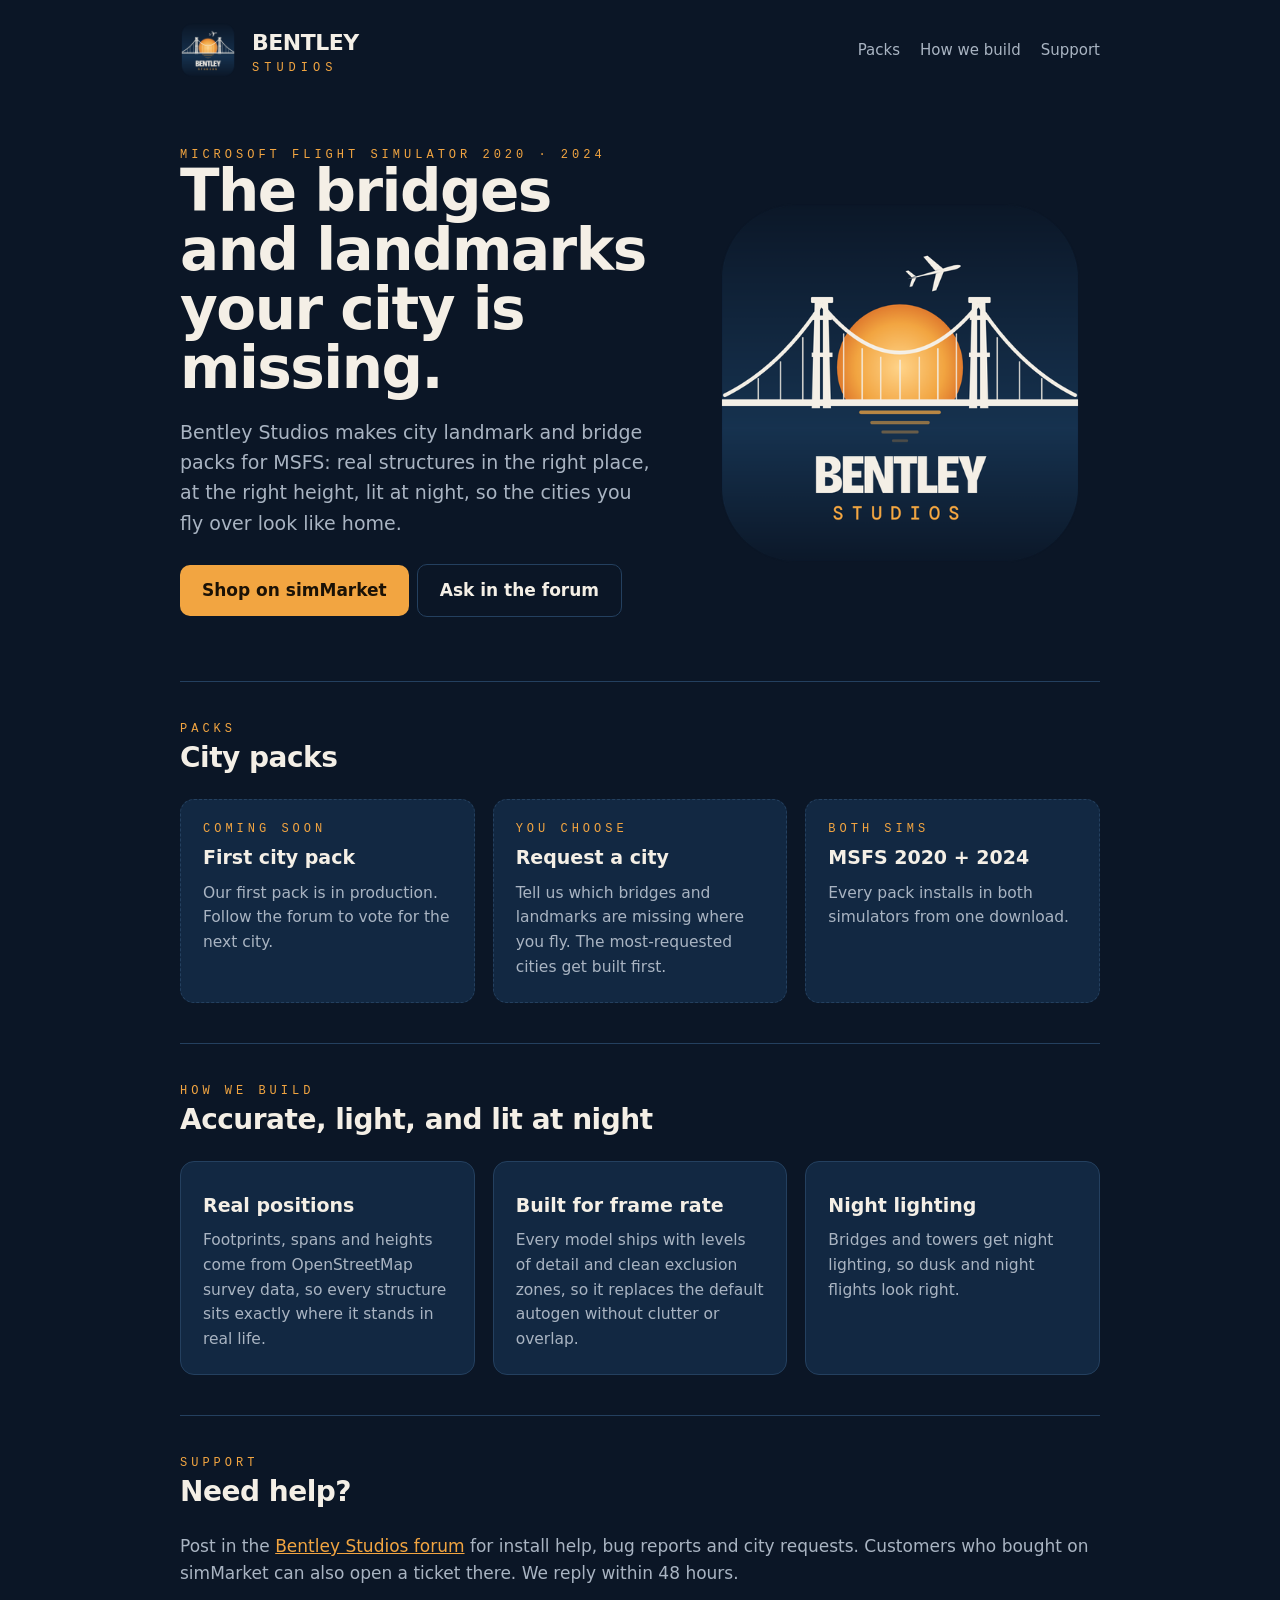
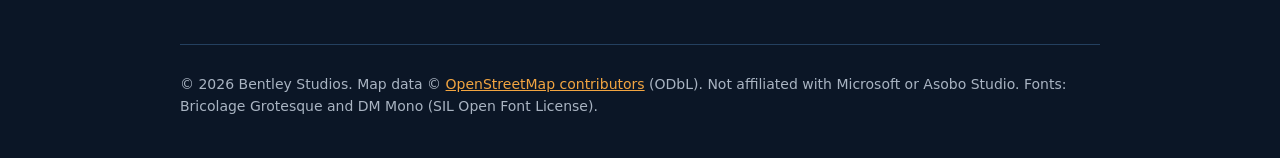
==== index.html @ 44ec92a0 "Bentley Studios site Co-Authored-By: Claude Opus 5.5 <noreply@anthropic.com>" ====
<!doctype html>
<html lang="en">
<head>
<meta charset="utf-8">
<meta name="viewport" content="width=device-width, initial-scale=1">
<title>Bentley Studios · MSFS city landmarks and bridges</title>
<meta name="description" content="Bentley Studios builds city landmark and bridge scenery for Microsoft Flight Simulator 2020 and 2024, from OpenStreetMap data.">
<link rel="icon" href="assets/logo.png">
<style>
@font-face{font-family:Brico;src:url("assets/Bricolage.ttf");font-weight:200 800;font-display:swap}
@font-face{font-family:DMMono;src:url("assets/DMMono.ttf");font-display:swap}
:root{--bg:#0B1626;--panel:#122842;--ink:#F4EFE6;--muted:#A9B4C2;--sun:#F2A541;--line:#24405F}
*{box-sizing:border-box}
body{margin:0;background:var(--bg);color:var(--ink);font:17px/1.6 Brico,system-ui,sans-serif}
a{color:var(--sun)}
.wrap{max-width:960px;margin:0 auto;padding:0 20px}
header{display:flex;align-items:center;gap:16px;padding:22px 0}
header img{width:56px;height:56px}
header .name{font-weight:800;font-size:22px;letter-spacing:-.5px}
header .name small{display:block;font:500 12px DMMono,monospace;letter-spacing:5px;color:var(--sun)}
nav{margin-left:auto;display:flex;gap:20px;font-size:15px}
nav a{color:var(--muted);text-decoration:none}
nav a:hover{color:var(--ink)}
.hero{display:grid;grid-template-columns:1.2fr 1fr;gap:40px;align-items:center;padding:48px 0 64px}
.hero h1{font-size:clamp(34px,6vw,58px);line-height:1.02;margin:0 0 18px;letter-spacing:-1.5px;font-weight:800}
.hero p{color:var(--muted);font-size:19px;margin:0 0 26px}
.hero img{width:100%;max-width:380px;justify-self:center}
.btn{display:inline-block;background:var(--sun);color:#1B1206;font-weight:700;text-decoration:none;padding:12px 22px;border-radius:10px}
.btn.ghost{background:transparent;color:var(--ink);border:1px solid var(--line);margin-left:8px}
section{padding:40px 0;border-top:1px solid var(--line)}
h2{font-size:28px;margin:0 0 18px;letter-spacing:-.5px}
.label{font:500 12px DMMono,monospace;letter-spacing:4px;color:var(--sun);text-transform:uppercase}
.grid{display:grid;grid-template-columns:repeat(3,1fr);gap:18px}
.card{background:var(--panel);border:1px solid var(--line);border-radius:14px;padding:22px}
.card h3{margin:6px 0 8px;font-size:19px}
.card p{margin:0;color:var(--muted);font-size:15.5px}
.soon{border-style:dashed}
footer{padding:28px 0 40px;color:var(--muted);font-size:14px;border-top:1px solid var(--line)}
@media (max-width:760px){.hero{grid-template-columns:1fr}.hero img{max-width:220px;grid-row:1}.grid{grid-template-columns:1fr}nav{display:none}}
</style>
</head>
<body>
<div class="wrap">
  <header>
    <img src="assets/logo.png" alt="Bentley Studios logo">
    <div class="name">BENTLEY<small>STUDIOS</small></div>
    <nav><a href="#packs">Packs</a><a href="#how">How we build</a><a href="#support">Support</a></nav>
  </header>

  <div class="hero">
    <div>
      <div class="label">Microsoft Flight Simulator 2020 · 2024</div>
      <h1>The bridges and landmarks your city is missing.</h1>
      <p>Bentley Studios makes city landmark and bridge packs for MSFS: real structures in the right place, at the right height, lit at night, so the cities you fly over look like home.</p>
      <a class="btn" href="https://secure.simmarket.com/">Shop on simMarket</a><a class="btn ghost" href="https://github.com/DuncanBentley/bentley-studios/discussions">Ask in the forum</a>
    </div>
    <img src="assets/logo.png" alt="">
  </div>

  <section id="packs">
    <div class="label">Packs</div>
    <h2>City packs</h2>
    <div class="grid">
      <div class="card soon"><div class="label">Coming soon</div><h3>First city pack</h3><p>Our first pack is in production. Follow the forum to vote for the next city.</p></div>
      <div class="card soon"><div class="label">You choose</div><h3>Request a city</h3><p>Tell us which bridges and landmarks are missing where you fly. The most-requested cities get built first.</p></div>
      <div class="card soon"><div class="label">Both sims</div><h3>MSFS 2020 + 2024</h3><p>Every pack installs in both simulators from one download.</p></div>
    </div>
  </section>

  <section id="how">
    <div class="label">How we build</div>
    <h2>Accurate, light, and lit at night</h2>
    <div class="grid">
      <div class="card"><h3>Real positions</h3><p>Footprints, spans and heights come from OpenStreetMap survey data, so every structure sits exactly where it stands in real life.</p></div>
      <div class="card"><h3>Built for frame rate</h3><p>Every model ships with levels of detail and clean exclusion zones, so it replaces the default autogen without clutter or overlap.</p></div>
      <div class="card"><h3>Night lighting</h3><p>Bridges and towers get night lighting, so dusk and night flights look right.</p></div>
    </div>
  </section>

  <section id="support">
    <div class="label">Support</div>
    <h2>Need help?</h2>
    <p style="color:var(--muted)">Post in the <a href="https://github.com/DuncanBentley/bentley-studios/discussions">Bentley Studios forum</a> for install help, bug reports and city requests. Customers who bought on simMarket can also open a ticket there. We reply within 48 hours.</p>
  </section>

  <footer>© 2026 Bentley Studios. Map data © <a href="https://www.openstreetmap.org/copyright">OpenStreetMap contributors</a> (ODbL). Not affiliated with Microsoft or Asobo Studio. Fonts: Bricolage Grotesque and DM Mono (SIL Open Font License).</footer>
</div>
</body>
</html>
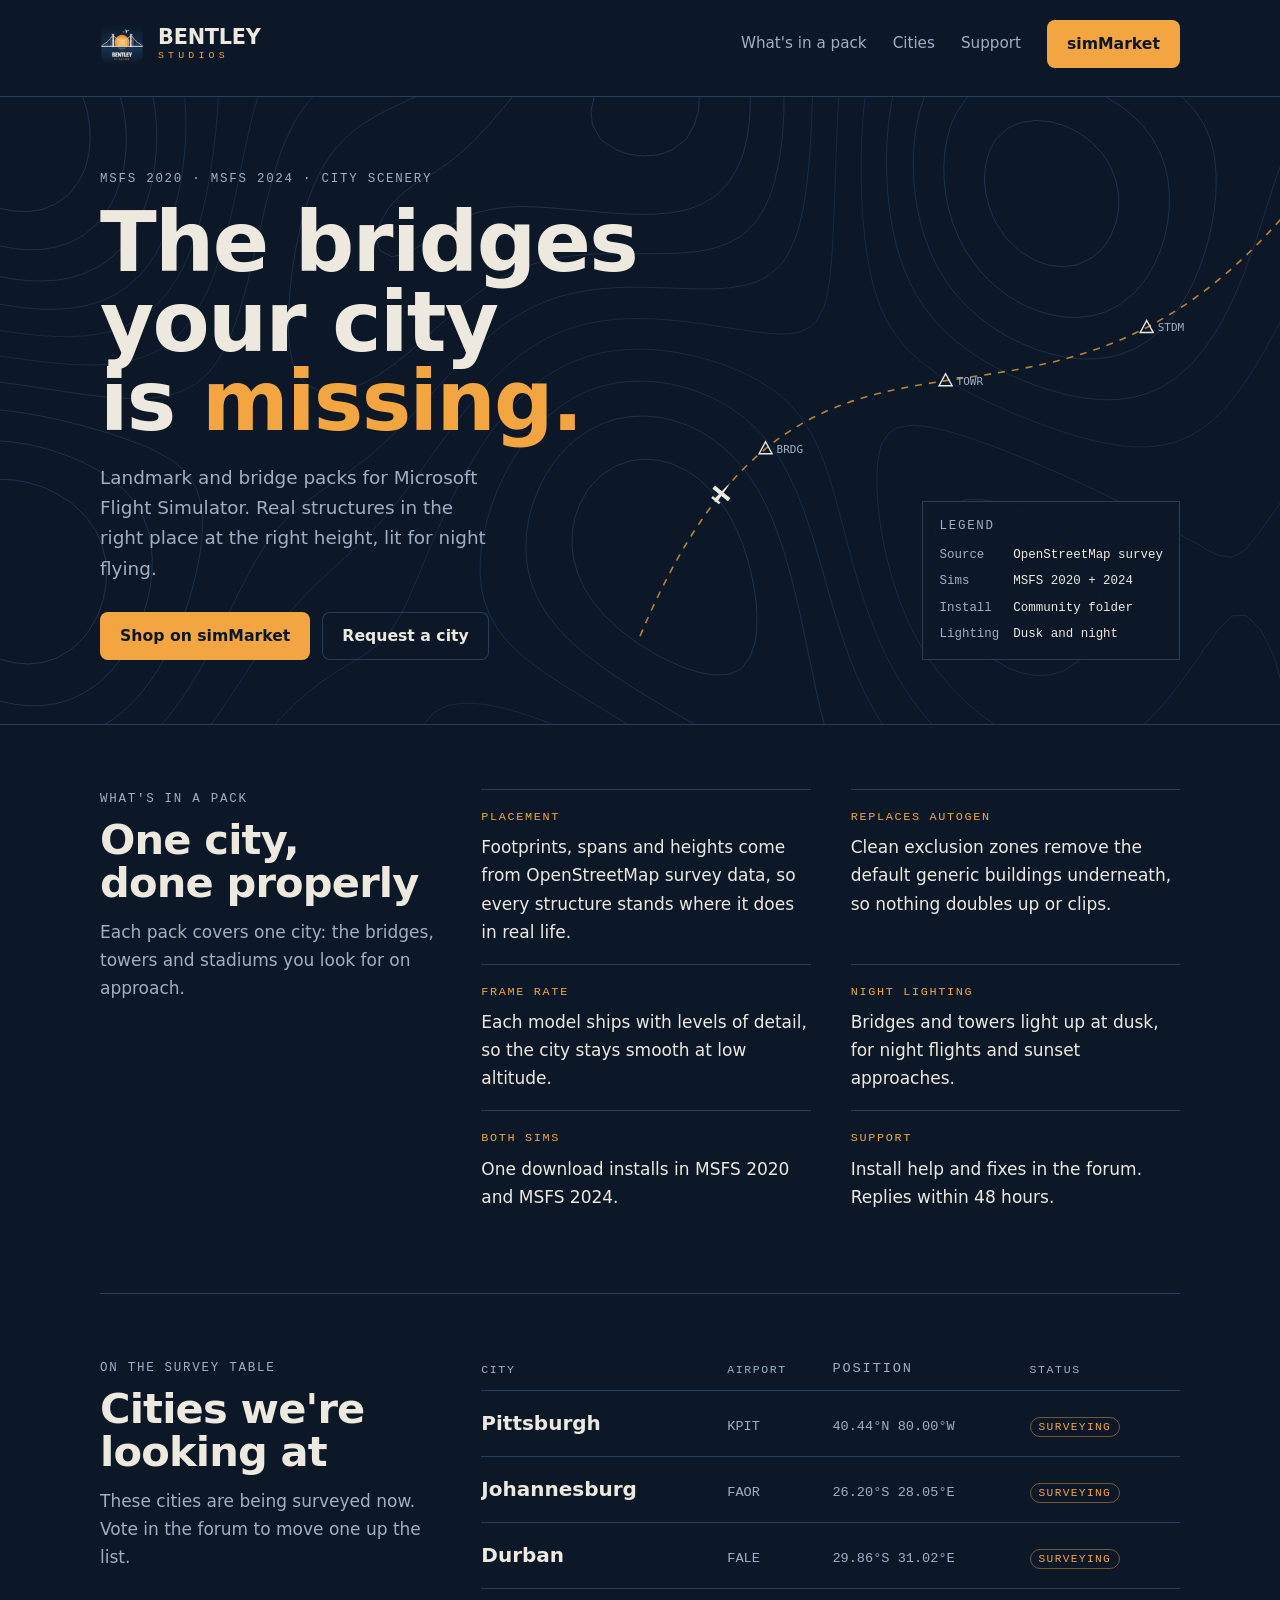
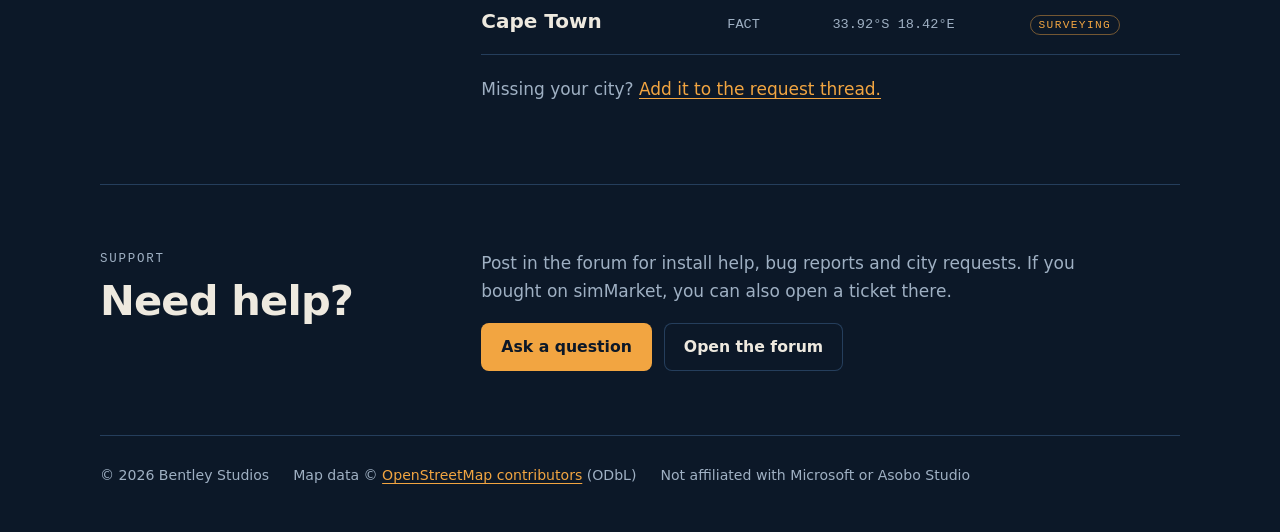
==== commit 68f20001: "Redesign: dusk sectional-chart hero, spec sheet, survey table Co-Authored-By: Claude Opus 5.5 <norep" ====
--- a/index.html
+++ b/index.html
@@ -2,88 +2,263 @@
 <html lang="en">
 <head>
 <meta charset="utf-8">
-<meta name="viewport" content="width=device-width, initial-scale=1">
-<title>Bentley Studios · MSFS city landmarks and bridges</title>
-<meta name="description" content="Bentley Studios builds city landmark and bridge scenery for Microsoft Flight Simulator 2020 and 2024, from OpenStreetMap data.">
+<meta name="viewport" content="width=device-width, initial-scale=1, viewport-fit=cover">
+<title>Bentley Studios</title>
+<meta name="description" content="City landmark and bridge scenery for Microsoft Flight Simulator 2020 and 2024, built from OpenStreetMap survey data.">
 <link rel="icon" href="assets/logo.png">
 <style>
-@font-face{font-family:Brico;src:url("assets/Bricolage.ttf");font-weight:200 800;font-display:swap}
-@font-face{font-family:DMMono;src:url("assets/DMMono.ttf");font-display:swap}
-:root{--bg:#0B1626;--panel:#122842;--ink:#F4EFE6;--muted:#A9B4C2;--sun:#F2A541;--line:#24405F}
+@font-face{font-family:"Bricolage";src:url("assets/Bricolage.ttf");font-weight:200 800;font-stretch:75% 100%;font-display:swap}
+@font-face{font-family:"Instrument";src:url("assets/InstrumentSans.ttf");font-weight:400 700;font-display:swap}
+@font-face{font-family:"DM Mono";src:url("assets/DMMono.ttf");font-display:swap}
+
+/* Layout: a VFR sectional chart at dusk. Hero is a chart band (contours, a dashed route, waypoints);
+   below it a spec sheet and a survey table, set like chart legend text. One accent: the amber sun. */
+:root{
+  --night:#0C1828;      /* page ground, dusk sky */
+  --chart:#13253B;      /* raised chart surface */
+  --rule:#253E5C;       /* hairlines, contours */
+  --paper:#EEE9DF;      /* primary text, bridge white */
+  --mist:#9FB0C3;       /* secondary text, blue-grey */
+  --sun:#F2A541;        /* the one accent */
+  --display:"Bricolage","Arial Narrow",system-ui,sans-serif;
+  --body:"Instrument",system-ui,-apple-system,"Segoe UI",sans-serif;
+  --mono:"DM Mono",ui-monospace,"Cascadia Mono",Consolas,monospace;
+  color-scheme:dark;
+}
 *{box-sizing:border-box}
-body{margin:0;background:var(--bg);color:var(--ink);font:17px/1.6 Brico,system-ui,sans-serif}
-a{color:var(--sun)}
-.wrap{max-width:960px;margin:0 auto;padding:0 20px}
-header{display:flex;align-items:center;gap:16px;padding:22px 0}
-header img{width:56px;height:56px}
-header .name{font-weight:800;font-size:22px;letter-spacing:-.5px}
-header .name small{display:block;font:500 12px DMMono,monospace;letter-spacing:5px;color:var(--sun)}
-nav{margin-left:auto;display:flex;gap:20px;font-size:15px}
-nav a{color:var(--muted);text-decoration:none}
-nav a:hover{color:var(--ink)}
-.hero{display:grid;grid-template-columns:1.2fr 1fr;gap:40px;align-items:center;padding:48px 0 64px}
-.hero h1{font-size:clamp(34px,6vw,58px);line-height:1.02;margin:0 0 18px;letter-spacing:-1.5px;font-weight:800}
-.hero p{color:var(--muted);font-size:19px;margin:0 0 26px}
-.hero img{width:100%;max-width:380px;justify-self:center}
-.btn{display:inline-block;background:var(--sun);color:#1B1206;font-weight:700;text-decoration:none;padding:12px 22px;border-radius:10px}
-.btn.ghost{background:transparent;color:var(--ink);border:1px solid var(--line);margin-left:8px}
-section{padding:40px 0;border-top:1px solid var(--line)}
-h2{font-size:28px;margin:0 0 18px;letter-spacing:-.5px}
-.label{font:500 12px DMMono,monospace;letter-spacing:4px;color:var(--sun);text-transform:uppercase}
-.grid{display:grid;grid-template-columns:repeat(3,1fr);gap:18px}
-.card{background:var(--panel);border:1px solid var(--line);border-radius:14px;padding:22px}
-.card h3{margin:6px 0 8px;font-size:19px}
-.card p{margin:0;color:var(--muted);font-size:15.5px}
-.soon{border-style:dashed}
-footer{padding:28px 0 40px;color:var(--muted);font-size:14px;border-top:1px solid var(--line)}
-@media (max-width:760px){.hero{grid-template-columns:1fr}.hero img{max-width:220px;grid-row:1}.grid{grid-template-columns:1fr}nav{display:none}}
+html{background:var(--night)}
+body{margin:0;background:var(--night);color:var(--paper);font:400 1.0625rem/1.65 var(--body);
+  padding-left:max(16px,env(safe-area-inset-left,0px));padding-right:max(16px,env(safe-area-inset-right,0px))}
+a{color:var(--sun);text-underline-offset:3px}
+a:focus-visible,.btn:focus-visible{outline:2px solid var(--sun);outline-offset:3px;border-radius:6px}
+.wrap{max-width:1080px;margin:0 auto}
+.mono{font-family:var(--mono);font-size:.78rem;letter-spacing:.14em;text-transform:uppercase;color:var(--mist)}
+h1,h2{font-family:var(--display);font-stretch:80%;font-weight:800;letter-spacing:-.02em;text-wrap:balance;margin:0}
+
+/* header */
+header{display:flex;align-items:center;gap:14px;padding-block:20px}
+header img{width:44px;height:44px;border-radius:10px}
+.brand{font-family:var(--display);font-stretch:80%;font-weight:800;font-size:1.3rem;line-height:1;letter-spacing:-.01em}
+.brand span{display:block;font-family:var(--mono);font-weight:400;font-size:.62rem;letter-spacing:.42em;color:var(--sun);margin-top:4px}
+nav{margin-left:auto;display:flex;gap:26px;align-items:center}
+nav a{color:var(--mist);text-decoration:none;font-size:.95rem}
+nav a:hover{color:var(--paper)}
+.btn{display:inline-flex;align-items:center;gap:8px;background:var(--sun);color:var(--night);font-weight:700;text-decoration:none;padding:11px 20px;border-radius:8px;font-size:.98rem}
+nav a.btn{color:var(--night)}
+.btn.line{background:transparent;color:var(--paper);box-shadow:inset 0 0 0 1px var(--rule)}
+.btn.line:hover{box-shadow:inset 0 0 0 1px var(--mist)}
+
+/* hero chart band (full width; the body gutter is cancelled so the chart runs edge to edge) */
+.hero{position:relative;margin:8px calc(-1 * max(16px,env(safe-area-inset-left,0px))) 0;border-block:1px solid var(--rule);overflow:hidden;
+  padding-left:max(16px,env(safe-area-inset-left,0px));padding-right:max(16px,env(safe-area-inset-right,0px))}
+.hero canvas{position:absolute;inset:0;width:100%;height:100%;display:block}
+.hero .inner{position:relative;display:grid;grid-template-columns:minmax(0,1.15fr) minmax(0,1fr);gap:32px;padding-block:72px 64px}
+.hero h1{font-size:clamp(2.6rem,7vw,5.2rem);line-height:.95;margin-block:14px 22px}
+.hero h1 em{font-style:normal;color:var(--sun)}
+.hero p{max-width:34ch;color:var(--mist);font-size:1.15rem;margin:0 0 28px}
+.cta{display:flex;flex-wrap:wrap;gap:12px}
+.legend{align-self:end;justify-self:end;background:color-mix(in srgb,var(--night) 85%,transparent);border:1px solid var(--rule);padding:14px 16px;min-width:0;max-width:300px}
+.legend dl{margin:8px 0 0;display:grid;grid-template-columns:auto 1fr;gap:6px 14px;font-family:var(--mono);font-size:.78rem}
+.legend dt{color:var(--mist)} .legend dd{margin:0;color:var(--paper)}
+
+/* sections */
+section{padding-block:64px;display:grid;grid-template-columns:minmax(0,1fr) minmax(0,2fr);gap:32px;border-bottom:1px solid var(--rule)}
+section h2{font-size:clamp(1.8rem,3.6vw,2.6rem);line-height:1.02;margin-top:10px}
+section .lead{color:var(--mist);margin:14px 0 0;max-width:36ch}
+
+.spec{margin:0;display:grid;grid-template-columns:minmax(0,1fr) minmax(0,1fr);gap:0 40px}
+.spec div{padding-block:18px;border-top:1px solid var(--rule)}
+.spec dt{font-family:var(--mono);font-size:.74rem;letter-spacing:.14em;text-transform:uppercase;color:var(--sun)}
+.spec dd{margin:6px 0 0;color:var(--paper);max-width:40ch}
+
+.survey{width:100%;border-collapse:collapse;font-variant-numeric:tabular-nums}
+.survey th{text-align:left;font-family:var(--mono);font-weight:400;font-size:.72rem;letter-spacing:.14em;text-transform:uppercase;color:var(--mist);padding:0 12px 10px 0;border-bottom:1px solid var(--rule)}
+.survey td{padding:16px 12px 16px 0;border-bottom:1px solid var(--rule);vertical-align:baseline}
+.survey .city{font-family:var(--display);font-stretch:85%;font-weight:700;font-size:1.25rem}
+.survey .code,.survey .pos{font-family:var(--mono);font-size:.85rem;color:var(--mist)}
+.chip{font-family:var(--mono);font-size:.7rem;letter-spacing:.12em;text-transform:uppercase;color:var(--sun);border:1px solid color-mix(in srgb,var(--sun) 45%,transparent);padding:3px 8px;border-radius:999px;white-space:nowrap}
+.tablewrap{overflow-x:auto}
+.after{margin-top:20px;color:var(--mist)}
+
+.support p{margin:0 0 18px;max-width:58ch;color:var(--mist)}
+footer{padding-block:28px 44px;color:var(--mist);font-size:.88rem;display:flex;flex-wrap:wrap;gap:8px 24px}
+
+@media (max-width:820px){
+  nav a:not(.btn){display:none}
+  .hero .inner{grid-template-columns:1fr;padding-block:48px 40px}
+  .legend{justify-self:start}
+  section{grid-template-columns:1fr;gap:20px;padding-block:48px}
+  .spec{grid-template-columns:1fr}
+  .survey .pos{display:none}
+}
+@media (max-width:440px){ nav .btn{display:none} }
+@media (prefers-reduced-motion:reduce){ *{scroll-behavior:auto} }
 </style>
 </head>
 <body>
 <div class="wrap">
   <header>
     <img src="assets/logo.png" alt="Bentley Studios logo">
-    <div class="name">BENTLEY<small>STUDIOS</small></div>
-    <nav><a href="#packs">Packs</a><a href="#how">How we build</a><a href="#support">Support</a></nav>
+    <div class="brand">BENTLEY<span>STUDIOS</span></div>
+    <nav>
+      <a href="#packs">What's in a pack</a>
+      <a href="#cities">Cities</a>
+      <a href="#support">Support</a>
+      <a class="btn" href="https://secure.simmarket.com/">simMarket</a>
+    </nav>
   </header>
-
-  <div class="hero">
-    <div>
-      <div class="label">Microsoft Flight Simulator 2020 · 2024</div>
-      <h1>The bridges and landmarks your city is missing.</h1>
-      <p>Bentley Studios makes city landmark and bridge packs for MSFS: real structures in the right place, at the right height, lit at night, so the cities you fly over look like home.</p>
-      <a class="btn" href="https://secure.simmarket.com/">Shop on simMarket</a><a class="btn ghost" href="https://github.com/DuncanBentley/bentley-studios/discussions">Ask in the forum</a>
-    </div>
-    <img src="assets/logo.png" alt="">
+</div>
+
+<div class="hero">
+  <canvas id="chart" aria-hidden="true"></canvas>
+  <div class="wrap inner">
+    <div>
+      <div class="mono">MSFS 2020 · MSFS 2024 · City scenery</div>
+      <h1>The bridges your city is <em>missing.</em></h1>
+      <p>Landmark and bridge packs for Microsoft Flight Simulator. Real structures in the right place at the right height, lit for night flying.</p>
+      <div class="cta">
+        <a class="btn" href="https://secure.simmarket.com/">Shop on simMarket</a>
+        <a class="btn line" href="https://github.com/DuncanBentley/bentley-studios/discussions/1">Request a city</a>
+      </div>
+    </div>
+    <aside class="legend">
+      <div class="mono">Legend</div>
+      <dl>
+        <dt>Source</dt><dd>OpenStreetMap survey</dd>
+        <dt>Sims</dt><dd>MSFS 2020 + 2024</dd>
+        <dt>Install</dt><dd>Community folder</dd>
+        <dt>Lighting</dt><dd>Dusk and night</dd>
+      </dl>
+    </aside>
   </div>
-
+</div>
+
+<div class="wrap">
   <section id="packs">
-    <div class="label">Packs</div>
-    <h2>City packs</h2>
-    <div class="grid">
-      <div class="card soon"><div class="label">Coming soon</div><h3>First city pack</h3><p>Our first pack is in production. Follow the forum to vote for the next city.</p></div>
-      <div class="card soon"><div class="label">You choose</div><h3>Request a city</h3><p>Tell us which bridges and landmarks are missing where you fly. The most-requested cities get built first.</p></div>
-      <div class="card soon"><div class="label">Both sims</div><h3>MSFS 2020 + 2024</h3><p>Every pack installs in both simulators from one download.</p></div>
-    </div>
+    <div>
+      <div class="mono">What's in a pack</div>
+      <h2>One city, done properly</h2>
+      <p class="lead">Each pack covers one city: the bridges, towers and stadiums you look for on approach.</p>
+    </div>
+    <dl class="spec">
+      <div><dt>Placement</dt><dd>Footprints, spans and heights come from OpenStreetMap survey data, so every structure stands where it does in real life.</dd></div>
+      <div><dt>Replaces autogen</dt><dd>Clean exclusion zones remove the default generic buildings underneath, so nothing doubles up or clips.</dd></div>
+      <div><dt>Frame rate</dt><dd>Each model ships with levels of detail, so the city stays smooth at low altitude.</dd></div>
+      <div><dt>Night lighting</dt><dd>Bridges and towers light up at dusk, for night flights and sunset approaches.</dd></div>
+      <div><dt>Both sims</dt><dd>One download installs in MSFS 2020 and MSFS 2024.</dd></div>
+      <div><dt>Support</dt><dd>Install help and fixes in the forum. Replies within 48 hours.</dd></div>
+    </dl>
   </section>
 
-  <section id="how">
-    <div class="label">How we build</div>
-    <h2>Accurate, light, and lit at night</h2>
-    <div class="grid">
-      <div class="card"><h3>Real positions</h3><p>Footprints, spans and heights come from OpenStreetMap survey data, so every structure sits exactly where it stands in real life.</p></div>
-      <div class="card"><h3>Built for frame rate</h3><p>Every model ships with levels of detail and clean exclusion zones, so it replaces the default autogen without clutter or overlap.</p></div>
-      <div class="card"><h3>Night lighting</h3><p>Bridges and towers get night lighting, so dusk and night flights look right.</p></div>
+  <section id="cities">
+    <div>
+      <div class="mono">On the survey table</div>
+      <h2>Cities we're looking at</h2>
+      <p class="lead">These cities are being surveyed now. Vote in the forum to move one up the list.</p>
+    </div>
+    <div>
+      <div class="tablewrap">
+        <table class="survey">
+          <thead><tr><th>City</th><th>Airport</th><th class="pos">Position</th><th>Status</th></tr></thead>
+          <tbody>
+            <tr><td class="city">Pittsburgh</td><td class="code">KPIT</td><td class="pos">40.44°N 80.00°W</td><td><span class="chip">Surveying</span></td></tr>
+            <tr><td class="city">Johannesburg</td><td class="code">FAOR</td><td class="pos">26.20°S 28.05°E</td><td><span class="chip">Surveying</span></td></tr>
+            <tr><td class="city">Durban</td><td class="code">FALE</td><td class="pos">29.86°S 31.02°E</td><td><span class="chip">Surveying</span></td></tr>
+            <tr><td class="city">Cape Town</td><td class="code">FACT</td><td class="pos">33.92°S 18.42°E</td><td><span class="chip">Surveying</span></td></tr>
+          </tbody>
+        </table>
+      </div>
+      <p class="after">Missing your city? <a href="https://github.com/DuncanBentley/bentley-studios/discussions/1">Add it to the request thread.</a></p>
     </div>
   </section>
 
-  <section id="support">
-    <div class="label">Support</div>
-    <h2>Need help?</h2>
-    <p style="color:var(--muted)">Post in the <a href="https://github.com/DuncanBentley/bentley-studios/discussions">Bentley Studios forum</a> for install help, bug reports and city requests. Customers who bought on simMarket can also open a ticket there. We reply within 48 hours.</p>
+  <section id="support" class="support">
+    <div>
+      <div class="mono">Support</div>
+      <h2>Need help?</h2>
+    </div>
+    <div>
+      <p>Post in the forum for install help, bug reports and city requests. If you bought on simMarket, you can also open a ticket there.</p>
+      <div class="cta">
+        <a class="btn" href="https://github.com/DuncanBentley/bentley-studios/discussions/categories/q-a">Ask a question</a>
+        <a class="btn line" href="https://github.com/DuncanBentley/bentley-studios/discussions">Open the forum</a>
+      </div>
+    </div>
   </section>
 
-  <footer>© 2026 Bentley Studios. Map data © <a href="https://www.openstreetmap.org/copyright">OpenStreetMap contributors</a> (ODbL). Not affiliated with Microsoft or Asobo Studio. Fonts: Bricolage Grotesque and DM Mono (SIL Open Font License).</footer>
+  <footer>
+    <span>© 2026 Bentley Studios</span>
+    <span>Map data © <a href="https://www.openstreetmap.org/copyright">OpenStreetMap contributors</a> (ODbL)</span>
+    <span>Not affiliated with Microsoft or Asobo Studio</span>
+  </footer>
 </div>
+
+<script>
+// Hero: a dusk sectional chart. Contour lines from a smooth height field, a dashed route between waypoints,
+// and one aircraft flying it. Draws a complete still frame first; animates only the aircraft.
+(function(){
+  const cv=document.getElementById('chart'), ctx=cv.getContext('2d');
+  const css=getComputedStyle(document.documentElement);
+  const C={rule:css.getPropertyValue('--rule').trim(),mist:css.getPropertyValue('--mist').trim(),
+           sun:css.getPropertyValue('--sun').trim(),paper:css.getPropertyValue('--paper').trim()};
+  const still=matchMedia('(prefers-reduced-motion: reduce)').matches;
+  let W,H,dpr,base,route,t=.08;
+  function field(x,y){ // smooth pseudo-terrain
+    return Math.sin(x*.0062+1.3)*Math.cos(y*.0081-.4)+.6*Math.sin((x+y)*.0043+2.1)+.35*Math.cos(x*.013-y*.006);
+  }
+  function at(u){const [p0,p1,p2,p3]=route,m=1-u;
+    return [0,1].map(k=>m*m*m*p0[k]+3*m*m*u*p1[k]+3*m*u*u*p2[k]+u*u*u*p3[k]);}
+  function build(){
+    dpr=Math.min(devicePixelRatio||1,2); W=cv.clientWidth; H=cv.clientHeight;
+    cv.width=W*dpr; cv.height=H*dpr;
+    const off=document.createElement('canvas'); off.width=cv.width; off.height=cv.height;
+    const g=off.getContext('2d'); g.scale(dpr,dpr);
+    // contours via marching squares on a coarse grid
+    const s=14, cols=Math.ceil(W/s)+1, rows=Math.ceil(H/s)+1, v=[];
+    for(let j=0;j<rows;j++){v[j]=[];for(let i=0;i<cols;i++)v[j][i]=field(i*s,j*s);}
+    g.lineWidth=1; g.strokeStyle=C.rule;
+    for(let k=-1.44;k<=1.6;k+=.32){
+      g.globalAlpha=.5+.3*Math.abs(k)/1.6; g.beginPath();
+      for(let j=0;j<rows-1;j++)for(let i=0;i<cols-1;i++){
+        const a=v[j][i],b=v[j][i+1],c=v[j+1][i+1],d=v[j+1][i]; const pts=[];
+        const e=(p,q,x1,y1,x2,y2)=>{if((p<k)!==(q<k)){const f=(k-p)/(q-p);pts.push([x1+(x2-x1)*f,y1+(y2-y1)*f]);}};
+        const x=i*s,y=j*s; e(a,b,x,y,x+s,y); e(b,c,x+s,y,x+s,y+s); e(d,c,x,y+s,x+s,y+s); e(a,d,x,y,x,y+s);
+        if(pts.length>=2){g.moveTo(pts[0][0],pts[0][1]);g.lineTo(pts[1][0],pts[1][1]);}
+        if(pts.length===4){g.moveTo(pts[2][0],pts[2][1]);g.lineTo(pts[3][0],pts[3][1]);}
+      }
+      g.stroke();
+    }
+    g.globalAlpha=1;
+    // route: a smooth curve, kept to the right half on wide screens so it stays clear of the headline
+    const wide=W>820, x0=wide?W*.5:W*.08;
+    route=wide?[[x0,H*.86],[W*.64,H*.18],[W*.82,H*.70],[W*1.03,H*.12]]
+              :[[x0,H*.98],[W*.40,H*.80],[W*.85,H*.98],[W*1.05,H*.78]];
+    g.setLineDash([7,7]); g.strokeStyle=C.sun; g.globalAlpha=.75; g.lineWidth=1.6;
+    g.beginPath(); g.moveTo(...route[0]); g.bezierCurveTo(...route[1],...route[2],...route[3]); g.stroke();
+    g.setLineDash([]); g.globalAlpha=1;
+    // waypoints: open triangles with mono labels (the chart symbol for a reporting point)
+    if(wide){
+      g.font='500 11px "DM Mono", monospace';
+      [[.22,'BRDG'],[.5,'TOWR'],[.78,'STDM']].forEach(([u,lab])=>{const [x,y]=at(u);
+        g.strokeStyle=C.paper;g.lineWidth=1.4;g.beginPath();
+        g.moveTo(x,y-7);g.lineTo(x+6.5,y+5);g.lineTo(x-6.5,y+5);g.closePath();g.stroke();
+        g.fillStyle=C.mist;g.fillText(lab,x+11,y+4);});
+    }
+    base=off;
+  }
+  function frame(){
+    ctx.setTransform(1,0,0,1,0,0); ctx.clearRect(0,0,cv.width,cv.height); ctx.drawImage(base,0,0);
+    ctx.scale(dpr,dpr);
+    const u=still?.64:(t%1), [x,y]=at(u), [x2,y2]=at(Math.min(u+.002,1)), ang=Math.atan2(y2-y,x2-x);
+    ctx.save(); ctx.translate(x,y); ctx.rotate(ang); ctx.fillStyle=C.paper;
+    ctx.beginPath(); ctx.moveTo(13,0); ctx.lineTo(-9,-2); ctx.lineTo(-11,0); ctx.lineTo(-9,2); ctx.closePath(); ctx.fill();
+    ctx.fillRect(-3,-10,4,20); ctx.fillRect(-11,-5,2.5,10); ctx.restore();
+    if(!still){t+=.0009; requestAnimationFrame(frame);}
+  }
+  function init(){build();frame();}
+  (document.fonts&&document.fonts.ready?document.fonts.ready:Promise.resolve()).then(init);
+  let rt; addEventListener('resize',()=>{clearTimeout(rt);rt=setTimeout(()=>{build(); if(still)frame();},150);});
+})();
+</script>
 </body>
 </html>
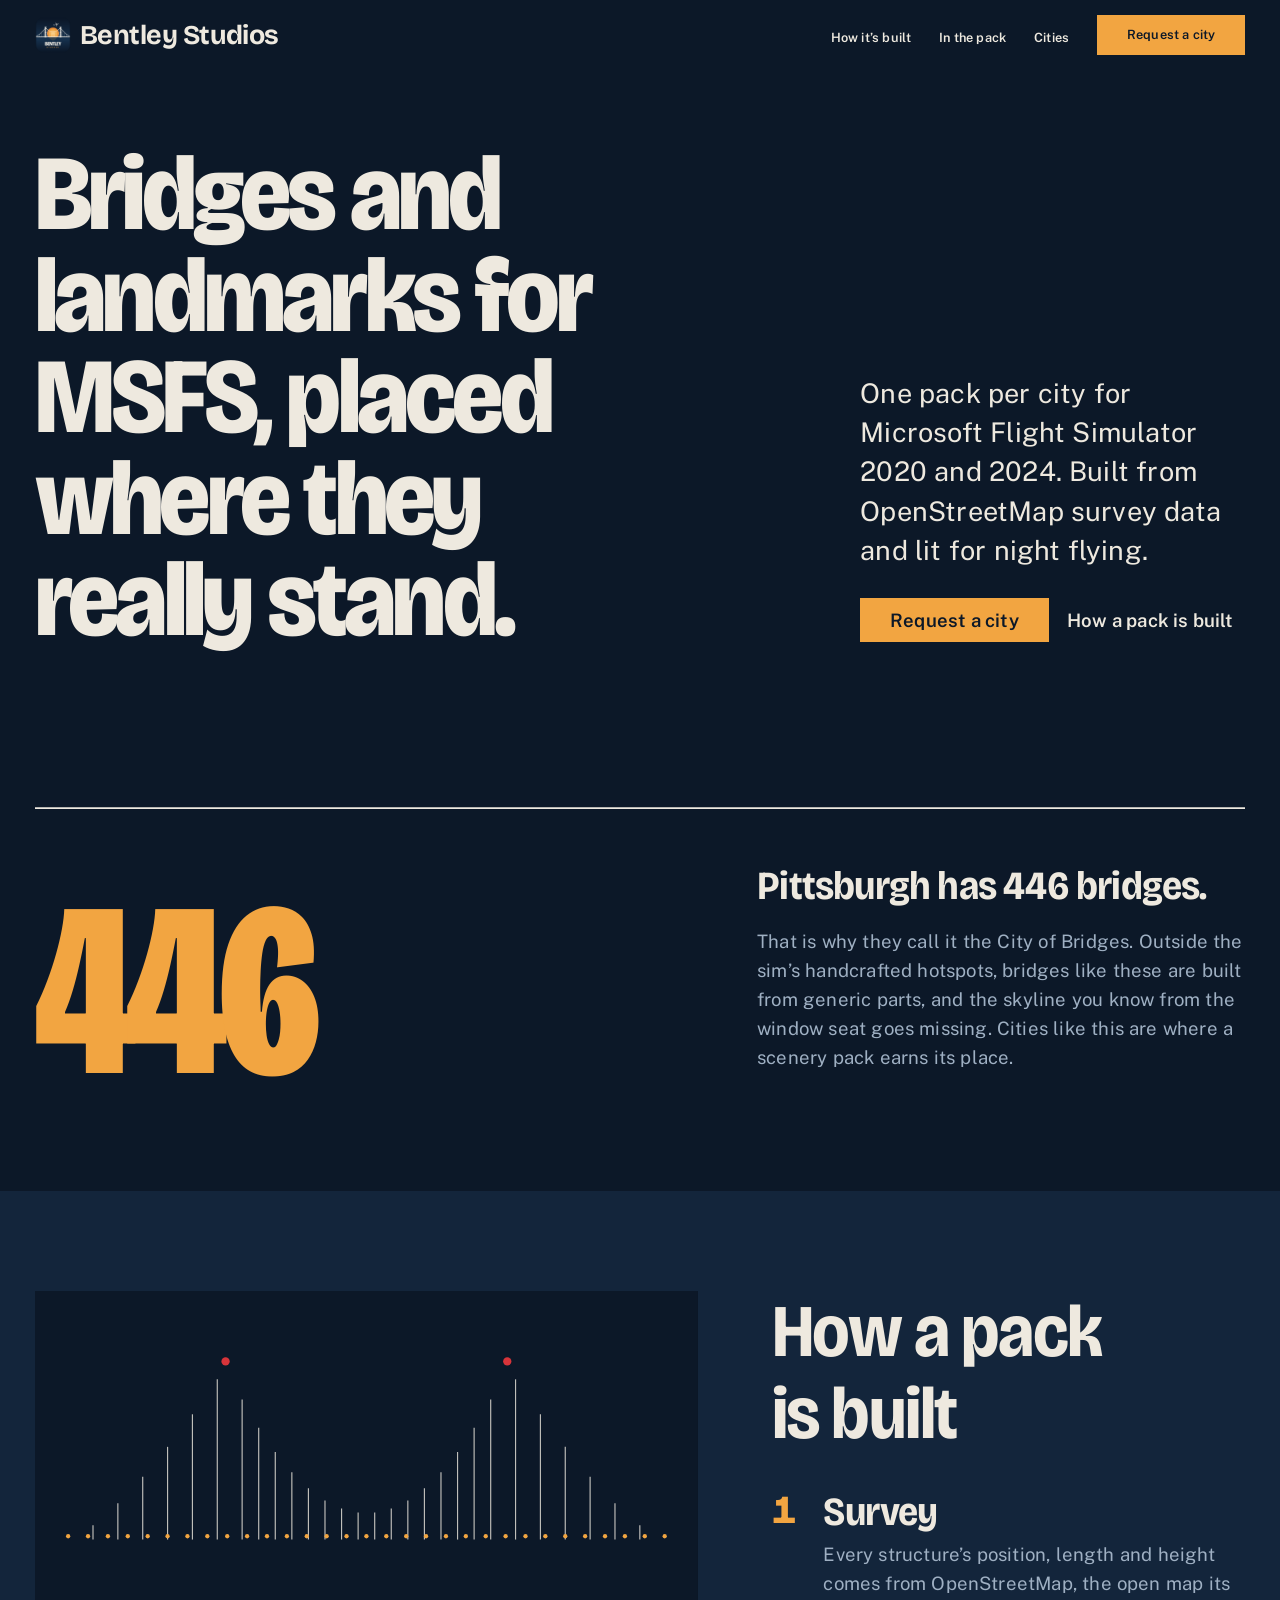
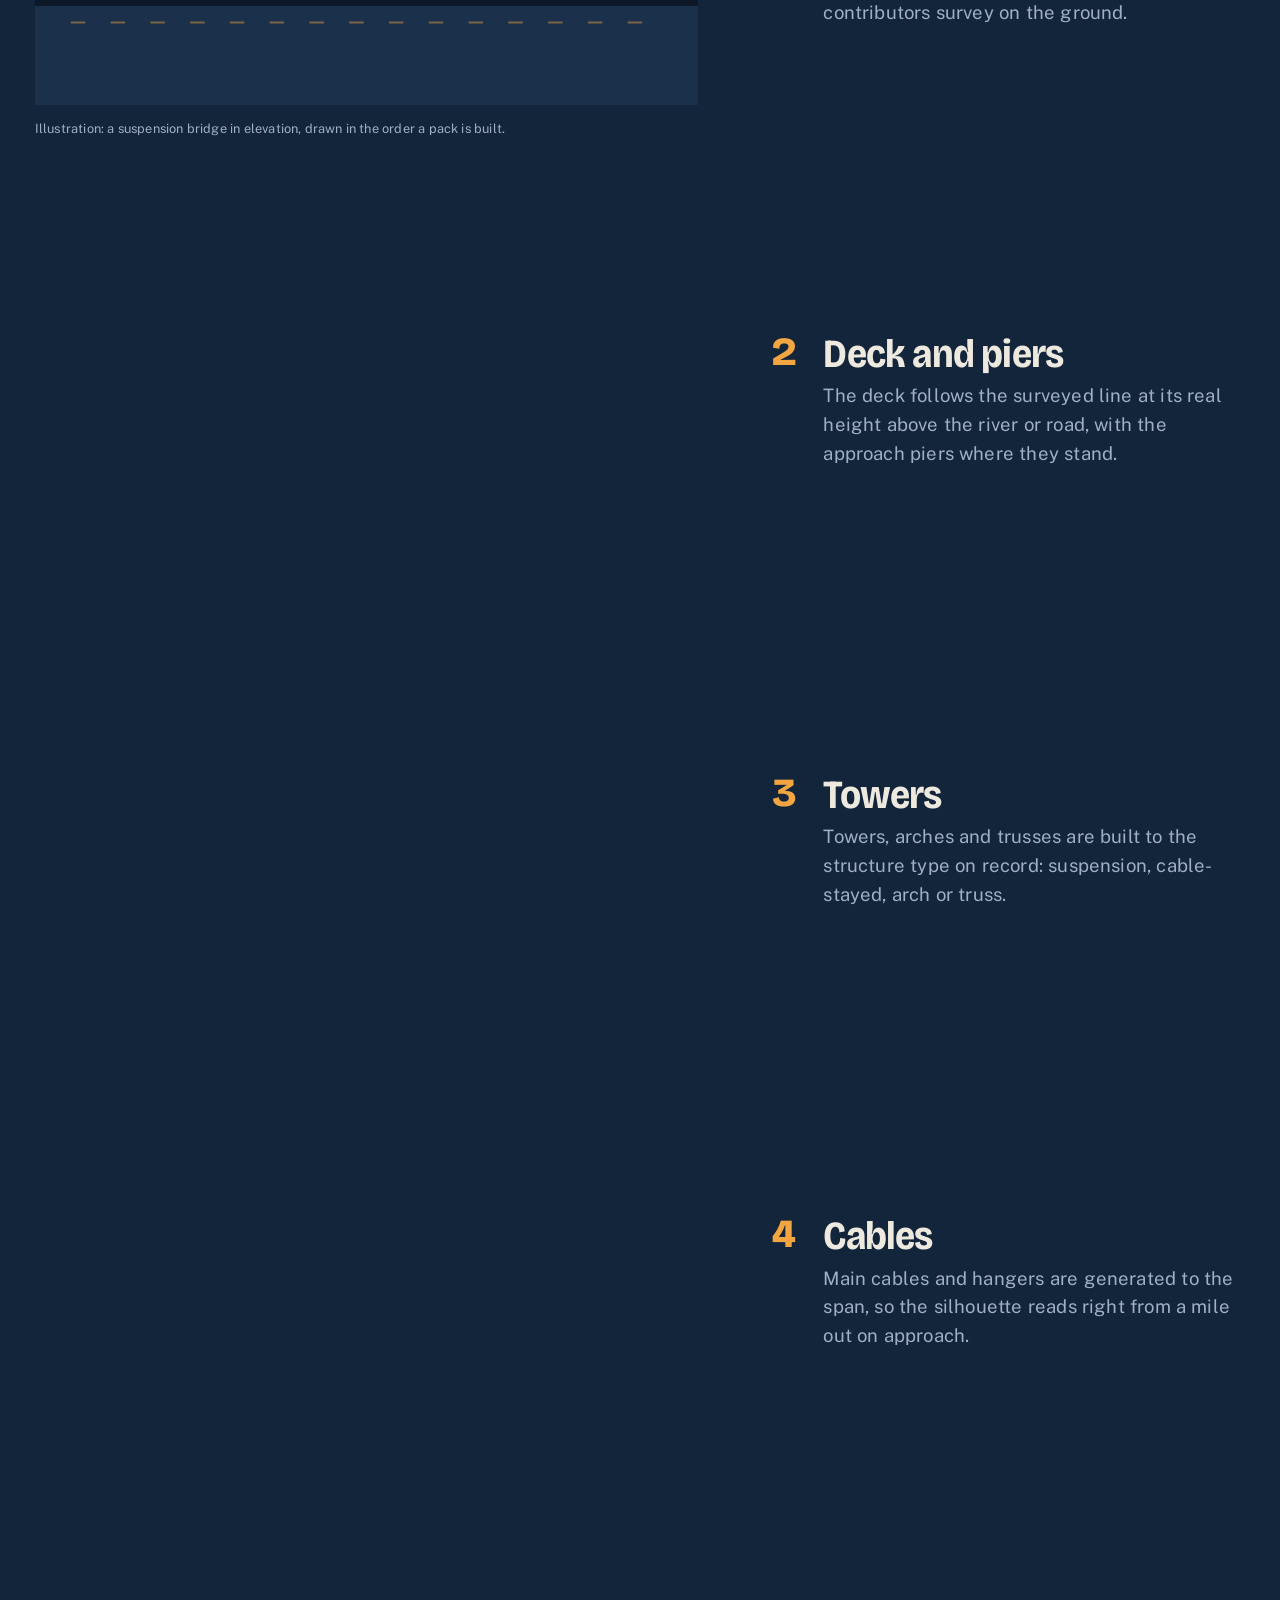
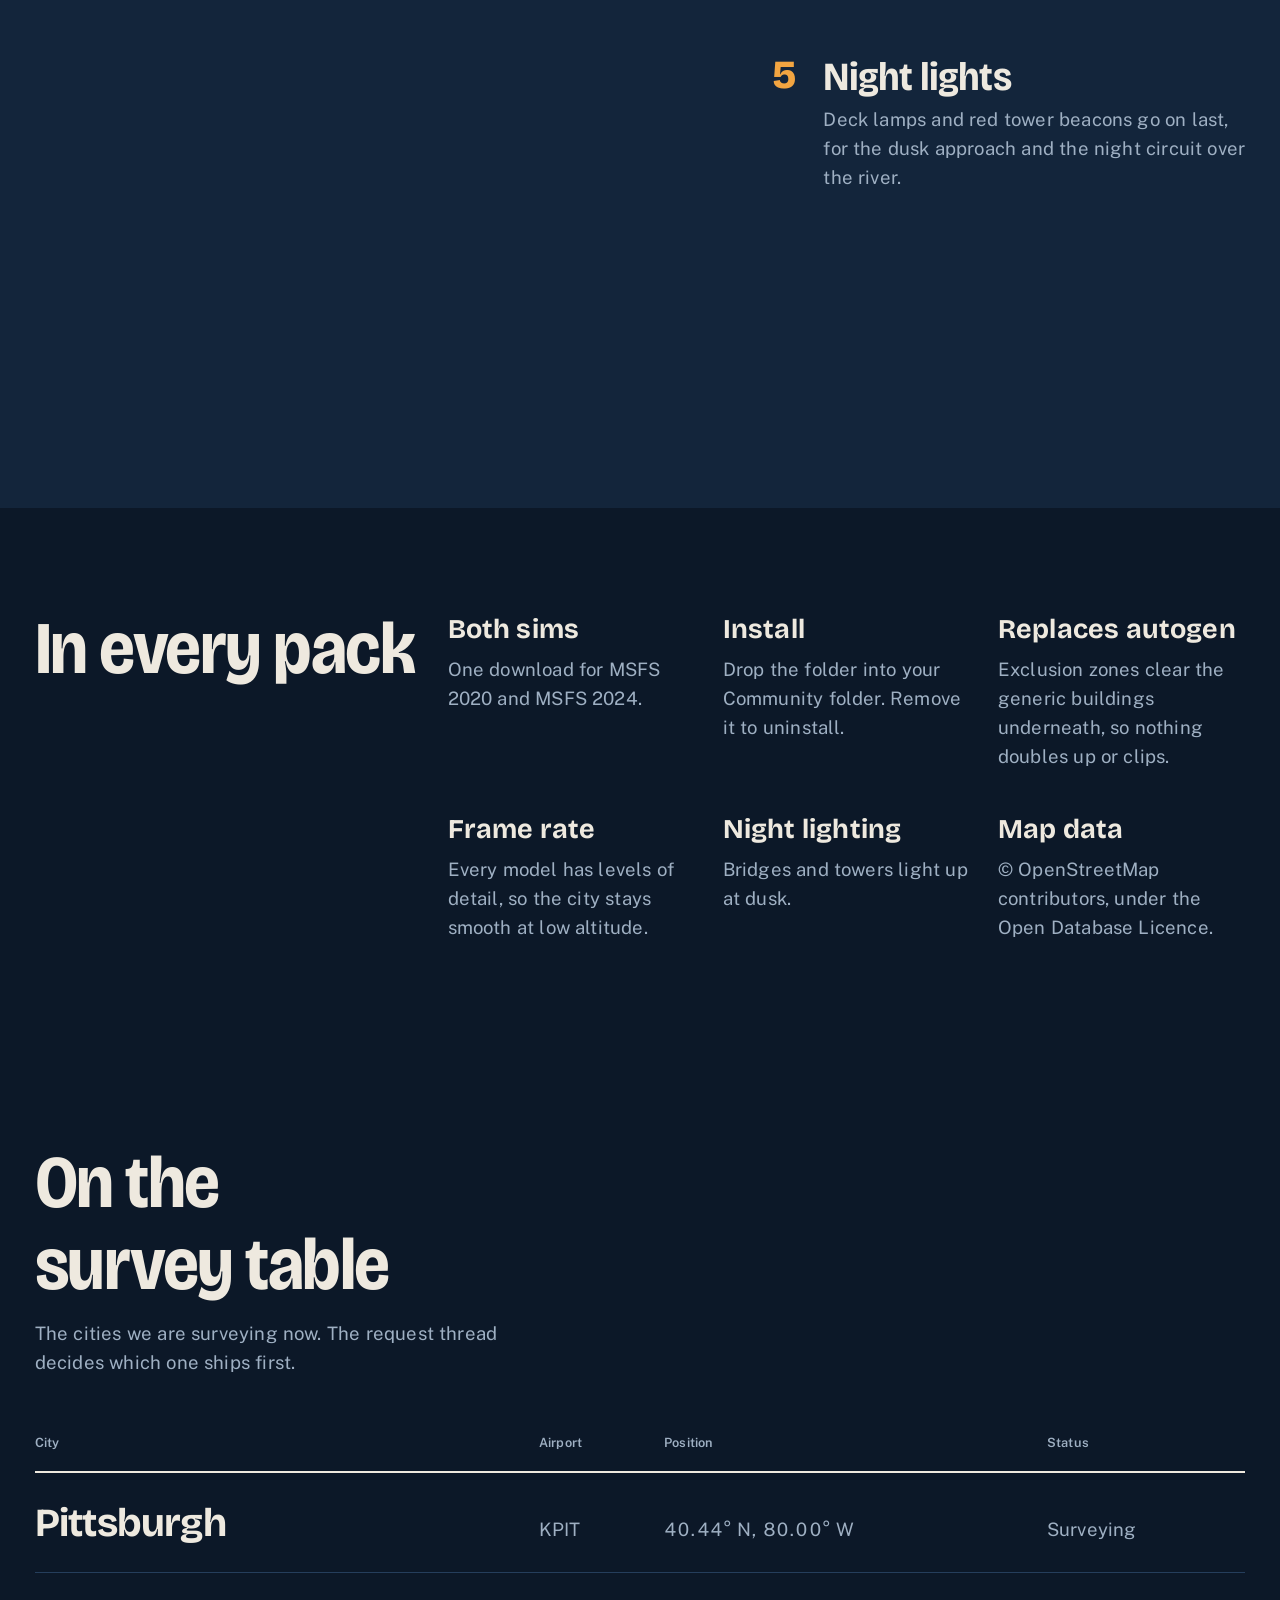
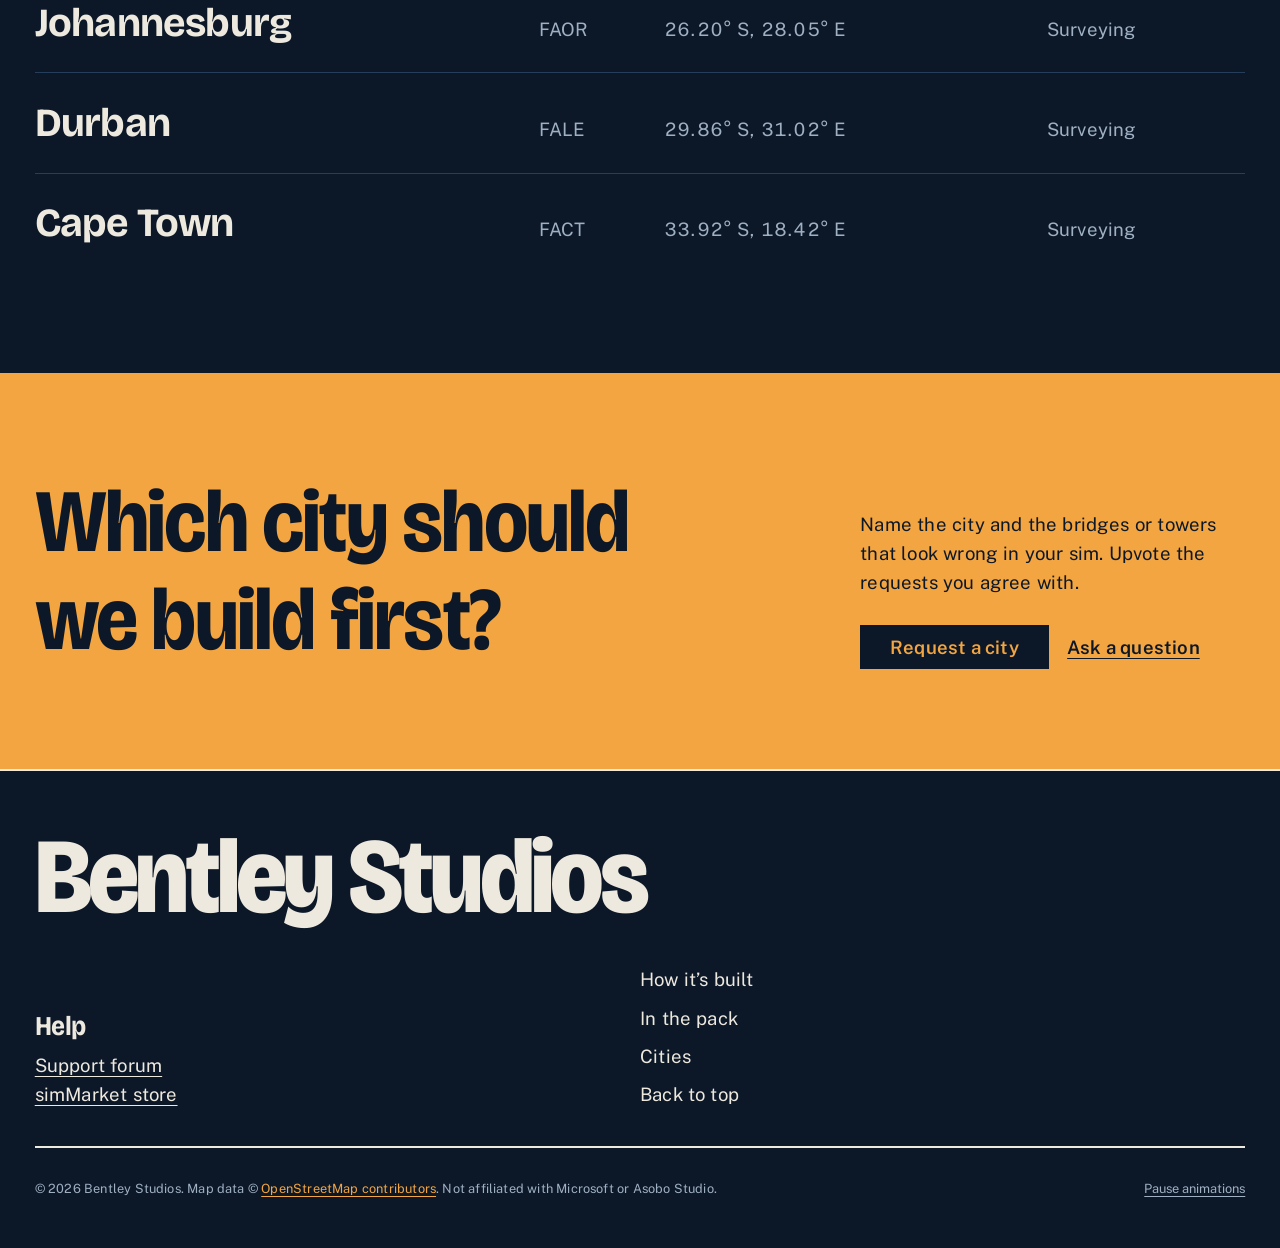
==== commit acf992d5: "Art-directed redesign (award-level-websites: Swiss Poster, split-stage, bridge that builds as you sc" ====
--- a/index.html
+++ b/index.html
@@ -1,264 +1,316 @@
 <!doctype html>
 <html lang="en">
 <head>
-<meta charset="utf-8">
-<meta name="viewport" content="width=device-width, initial-scale=1, viewport-fit=cover">
-<title>Bentley Studios</title>
-<meta name="description" content="City landmark and bridge scenery for Microsoft Flight Simulator 2020 and 2024, built from OpenStreetMap survey data.">
-<link rel="icon" href="assets/logo.png">
-<style>
-@font-face{font-family:"Bricolage";src:url("assets/Bricolage.ttf");font-weight:200 800;font-stretch:75% 100%;font-display:swap}
-@font-face{font-family:"Instrument";src:url("assets/InstrumentSans.ttf");font-weight:400 700;font-display:swap}
-@font-face{font-family:"DM Mono";src:url("assets/DMMono.ttf");font-display:swap}
-
-/* Layout: a VFR sectional chart at dusk. Hero is a chart band (contours, a dashed route, waypoints);
-   below it a spec sheet and a survey table, set like chart legend text. One accent: the amber sun. */
-:root{
-  --night:#0C1828;      /* page ground, dusk sky */
-  --chart:#13253B;      /* raised chart surface */
-  --rule:#253E5C;       /* hairlines, contours */
-  --paper:#EEE9DF;      /* primary text, bridge white */
-  --mist:#9FB0C3;       /* secondary text, blue-grey */
-  --sun:#F2A541;        /* the one accent */
-  --display:"Bricolage","Arial Narrow",system-ui,sans-serif;
-  --body:"Instrument",system-ui,-apple-system,"Segoe UI",sans-serif;
-  --mono:"DM Mono",ui-monospace,"Cascadia Mono",Consolas,monospace;
-  color-scheme:dark;
-}
-*{box-sizing:border-box}
-html{background:var(--night)}
-body{margin:0;background:var(--night);color:var(--paper);font:400 1.0625rem/1.65 var(--body);
-  padding-left:max(16px,env(safe-area-inset-left,0px));padding-right:max(16px,env(safe-area-inset-right,0px))}
-a{color:var(--sun);text-underline-offset:3px}
-a:focus-visible,.btn:focus-visible{outline:2px solid var(--sun);outline-offset:3px;border-radius:6px}
-.wrap{max-width:1080px;margin:0 auto}
-.mono{font-family:var(--mono);font-size:.78rem;letter-spacing:.14em;text-transform:uppercase;color:var(--mist)}
-h1,h2{font-family:var(--display);font-stretch:80%;font-weight:800;letter-spacing:-.02em;text-wrap:balance;margin:0}
-
-/* header */
-header{display:flex;align-items:center;gap:14px;padding-block:20px}
-header img{width:44px;height:44px;border-radius:10px}
-.brand{font-family:var(--display);font-stretch:80%;font-weight:800;font-size:1.3rem;line-height:1;letter-spacing:-.01em}
-.brand span{display:block;font-family:var(--mono);font-weight:400;font-size:.62rem;letter-spacing:.42em;color:var(--sun);margin-top:4px}
-nav{margin-left:auto;display:flex;gap:26px;align-items:center}
-nav a{color:var(--mist);text-decoration:none;font-size:.95rem}
-nav a:hover{color:var(--paper)}
-.btn{display:inline-flex;align-items:center;gap:8px;background:var(--sun);color:var(--night);font-weight:700;text-decoration:none;padding:11px 20px;border-radius:8px;font-size:.98rem}
-nav a.btn{color:var(--night)}
-.btn.line{background:transparent;color:var(--paper);box-shadow:inset 0 0 0 1px var(--rule)}
-.btn.line:hover{box-shadow:inset 0 0 0 1px var(--mist)}
-
-/* hero chart band (full width; the body gutter is cancelled so the chart runs edge to edge) */
-.hero{position:relative;margin:8px calc(-1 * max(16px,env(safe-area-inset-left,0px))) 0;border-block:1px solid var(--rule);overflow:hidden;
-  padding-left:max(16px,env(safe-area-inset-left,0px));padding-right:max(16px,env(safe-area-inset-right,0px))}
-.hero canvas{position:absolute;inset:0;width:100%;height:100%;display:block}
-.hero .inner{position:relative;display:grid;grid-template-columns:minmax(0,1.15fr) minmax(0,1fr);gap:32px;padding-block:72px 64px}
-.hero h1{font-size:clamp(2.6rem,7vw,5.2rem);line-height:.95;margin-block:14px 22px}
-.hero h1 em{font-style:normal;color:var(--sun)}
-.hero p{max-width:34ch;color:var(--mist);font-size:1.15rem;margin:0 0 28px}
-.cta{display:flex;flex-wrap:wrap;gap:12px}
-.legend{align-self:end;justify-self:end;background:color-mix(in srgb,var(--night) 85%,transparent);border:1px solid var(--rule);padding:14px 16px;min-width:0;max-width:300px}
-.legend dl{margin:8px 0 0;display:grid;grid-template-columns:auto 1fr;gap:6px 14px;font-family:var(--mono);font-size:.78rem}
-.legend dt{color:var(--mist)} .legend dd{margin:0;color:var(--paper)}
-
-/* sections */
-section{padding-block:64px;display:grid;grid-template-columns:minmax(0,1fr) minmax(0,2fr);gap:32px;border-bottom:1px solid var(--rule)}
-section h2{font-size:clamp(1.8rem,3.6vw,2.6rem);line-height:1.02;margin-top:10px}
-section .lead{color:var(--mist);margin:14px 0 0;max-width:36ch}
-
-.spec{margin:0;display:grid;grid-template-columns:minmax(0,1fr) minmax(0,1fr);gap:0 40px}
-.spec div{padding-block:18px;border-top:1px solid var(--rule)}
-.spec dt{font-family:var(--mono);font-size:.74rem;letter-spacing:.14em;text-transform:uppercase;color:var(--sun)}
-.spec dd{margin:6px 0 0;color:var(--paper);max-width:40ch}
-
-.survey{width:100%;border-collapse:collapse;font-variant-numeric:tabular-nums}
-.survey th{text-align:left;font-family:var(--mono);font-weight:400;font-size:.72rem;letter-spacing:.14em;text-transform:uppercase;color:var(--mist);padding:0 12px 10px 0;border-bottom:1px solid var(--rule)}
-.survey td{padding:16px 12px 16px 0;border-bottom:1px solid var(--rule);vertical-align:baseline}
-.survey .city{font-family:var(--display);font-stretch:85%;font-weight:700;font-size:1.25rem}
-.survey .code,.survey .pos{font-family:var(--mono);font-size:.85rem;color:var(--mist)}
-.chip{font-family:var(--mono);font-size:.7rem;letter-spacing:.12em;text-transform:uppercase;color:var(--sun);border:1px solid color-mix(in srgb,var(--sun) 45%,transparent);padding:3px 8px;border-radius:999px;white-space:nowrap}
-.tablewrap{overflow-x:auto}
-.after{margin-top:20px;color:var(--mist)}
-
-.support p{margin:0 0 18px;max-width:58ch;color:var(--mist)}
-footer{padding-block:28px 44px;color:var(--mist);font-size:.88rem;display:flex;flex-wrap:wrap;gap:8px 24px}
-
-@media (max-width:820px){
-  nav a:not(.btn){display:none}
-  .hero .inner{grid-template-columns:1fr;padding-block:48px 40px}
-  .legend{justify-self:start}
-  section{grid-template-columns:1fr;gap:20px;padding-block:48px}
-  .spec{grid-template-columns:1fr}
-  .survey .pos{display:none}
-}
-@media (max-width:440px){ nav .btn{display:none} }
-@media (prefers-reduced-motion:reduce){ *{scroll-behavior:auto} }
-</style>
+  <meta charset="utf-8">
+  <meta name="viewport" content="width=device-width, initial-scale=1">
+  <title>Bentley Studios: city bridges and landmarks for MSFS</title>
+  <meta name="description" content="City bridge and landmark packs for Microsoft Flight Simulator 2020 and 2024, placed from OpenStreetMap survey data and lit for night flying.">
+  <link rel="canonical" href="https://duncanbentley.github.io/bentley-studios/">
+  <meta property="og:type" content="website">
+  <meta property="og:title" content="Bentley Studios: bridges and landmarks for MSFS">
+  <meta property="og:description" content="City bridge and landmark packs for Microsoft Flight Simulator 2020 and 2024, placed from survey data and lit for night flying.">
+  <meta property="og:url" content="https://duncanbentley.github.io/bentley-studios/">
+  <meta property="og:image" content="https://duncanbentley.github.io/bentley-studios/art/og.png">
+  <meta property="og:image:width" content="1200">
+  <meta property="og:image:height" content="630">
+  <meta property="og:image:alt" content="Bentley Studios wordmark beside a suspension bridge elevation at dusk">
+  <meta name="twitter:card" content="summary_large_image">
+  <meta name="theme-color" content="#0c1828">
+  <meta name="color-scheme" content="dark">
+  <link rel="icon" href="favicon.png" type="image/png">
+  <link rel="apple-touch-icon" href="favicon.png">
+  <link rel="preconnect" href="https://fonts.googleapis.com">
+  <link rel="preconnect" href="https://fonts.gstatic.com" crossorigin>
+  <link rel="stylesheet" href="https://fonts.googleapis.com/css2?family=Bricolage+Grotesque:opsz,wdth,wght@12..96,75..100,700..800&amp;family=Public+Sans:wght@400..600&amp;display=swap">
+  <link rel="stylesheet" href="assets/tokens.css">
+  <link rel="stylesheet" href="assets/base.css">
+  <link rel="stylesheet" href="assets/motion.css">
+  <link rel="stylesheet" href="assets/site.css">
+  <script>document.documentElement.classList.add('js')</script>
+  <script src="assets/motion.js" defer></script>
+  <script type="application/ld+json">
+  {
+    "@context": "https://schema.org",
+    "@type": "Organization",
+    "name": "Bentley Studios",
+    "url": "https://duncanbentley.github.io/bentley-studios/",
+    "logo": "https://duncanbentley.github.io/bentley-studios/favicon.png",
+    "description": "City bridge and landmark scenery packs for Microsoft Flight Simulator 2020 and 2024.",
+    "sameAs": ["https://github.com/DuncanBentley/bentley-studios"]
+  }
+  </script>
 </head>
 <body>
-<div class="wrap">
-  <header>
-    <img src="assets/logo.png" alt="Bentley Studios logo">
-    <div class="brand">BENTLEY<span>STUDIOS</span></div>
-    <nav>
-      <a href="#packs">What's in a pack</a>
-      <a href="#cities">Cities</a>
-      <a href="#support">Support</a>
-      <a class="btn" href="https://secure.simmarket.com/">simMarket</a>
-    </nav>
+  <a class="skip-link" href="#main">Skip to content</a>
+  <header class="site-header" data-header>
+    <div class="container site-header__inner">
+      <a class="site-brand" href="./">
+        <img src="favicon.png" alt="" width="40" height="40">
+        <span>Bentley Studios</span>
+      </a>
+      <nav class="site-nav" aria-label="Primary">
+        <ul>
+          <li><a class="link-underline" href="#build">How it’s built</a></li>
+          <li><a class="link-underline" href="#pack">In the pack</a></li>
+          <li><a class="link-underline" href="#cities">Cities</a></li>
+        </ul>
+      </nav>
+      <a class="btn site-header__cta" href="https://github.com/DuncanBentley/bentley-studios/discussions/1">Request a city</a>
+    </div>
   </header>
-</div>
-
-<div class="hero">
-  <canvas id="chart" aria-hidden="true"></canvas>
-  <div class="wrap inner">
-    <div>
-      <div class="mono">MSFS 2020 · MSFS 2024 · City scenery</div>
-      <h1>The bridges your city is <em>missing.</em></h1>
-      <p>Landmark and bridge packs for Microsoft Flight Simulator. Real structures in the right place at the right height, lit for night flying.</p>
-      <div class="cta">
-        <a class="btn" href="https://secure.simmarket.com/">Shop on simMarket</a>
-        <a class="btn line" href="https://github.com/DuncanBentley/bentley-studios/discussions/1">Request a city</a>
-      </div>
-    </div>
-    <aside class="legend">
-      <div class="mono">Legend</div>
-      <dl>
-        <dt>Source</dt><dd>OpenStreetMap survey</dd>
-        <dt>Sims</dt><dd>MSFS 2020 + 2024</dd>
-        <dt>Install</dt><dd>Community folder</dd>
-        <dt>Lighting</dt><dd>Dusk and night</dd>
+
+  <main id="main">
+
+    <!-- Beat 1, recognition: type-only hero. Headline across columns 1-8, lede pinned to 9-12 at its baseline. -->
+    <section class="hero container" aria-labelledby="hero-title">
+      <h1 class="hero__title" id="hero-title">Bridges and landmarks for MSFS, placed where they really stand.</h1>
+      <div class="hero__side">
+        <p class="lede">One pack per city for Microsoft Flight Simulator 2020 and 2024. Built from OpenStreetMap survey data and lit for night flying.</p>
+        <div class="cluster">
+          <a class="btn" href="https://github.com/DuncanBentley/bentley-studios/discussions/1">Request a city</a>
+          <a class="link-underline hero__more" href="#build">How a pack is built</a>
+        </div>
+      </div>
+    </section>
+
+    <!-- Beat 2, tension: one real figure used as the image. -->
+    <section class="figure section container" aria-labelledby="figure-title">
+      <hr class="rule" data-reveal="clip-right">
+      <div class="figure__grid">
+        <p class="figure__num" aria-hidden="true">446</p>
+        <div class="figure__text">
+          <h2 class="h3" id="figure-title">Pittsburgh has 446 bridges.</h2>
+          <p>That is why they call it the City of Bridges. Outside the sim’s handcrafted hotspots, bridges like these are built from generic parts, and the skyline you know from the window seat goes missing. Cities like this are where a scenery pack earns its place.</p>
+        </div>
+      </div>
+    </section>
+
+    <!-- Beat 3, PEAK: split stage. The bridge on the left assembles from --p as the five steps pass the middle of the screen. -->
+    <section class="build section surface" id="build" aria-labelledby="build-title">
+      <div class="container build__grid" data-scrub data-scrub-range="50% 50%">
+        <div class="build__stage">
+          <svg class="bridge" viewBox="0 0 800 500" role="img" aria-labelledby="bridge-title bridge-desc">
+<title id="bridge-title">Elevation drawing of a suspension bridge being built in five stages</title>
+<desc id="bridge-desc">A dashed survey line, then the deck and piers, the two towers, the main cables with hangers, and finally the night lights. The drawing is an illustration of the process.</desc>
+<rect class="b-sky" x="0" y="0" width="800" height="380"/>
+<rect class="b-water" x="0" y="380" width="800" height="120"/>
+<g class="b-survey">
+<line class="b-dash" x1="40" y1="300" x2="760" y2="300"/>
+<path class="b-mark" d="M40 288v24M760 288v24"/>
+<path class="b-dim" d="M230 40H570M230 32v16M570 32v16"/>
+<text class="b-label" x="400.0" y="28" text-anchor="middle">main span</text>
+<path class="b-dim" d="M230 398v26M570 398v26"/>
+<text class="b-label" x="230" y="442" text-anchor="middle">tower 1</text>
+<text class="b-label" x="570" y="442" text-anchor="middle">tower 2</text>
+</g>
+<g class="b-deck">
+<rect class="b-solid" x="0" y="300" width="800" height="12"/>
+<rect class="b-truss" x="0" y="312" width="800" height="10"/>
+<rect class="b-solid" x="89" y="322" width="12" height="58"/>
+<rect class="b-solid" x="144" y="322" width="12" height="58"/>
+<rect class="b-solid" x="644" y="322" width="12" height="58"/>
+<rect class="b-solid" x="699" y="322" width="12" height="58"/>
+</g>
+<g class="b-towers">
+<path class="b-solid" d="M213 92 h11 l2 288 h-16 z M236 92 h11 l3 288 h-16 z"/>
+<rect class="b-solid" x="213" y="106" width="34" height="9"/>
+<rect class="b-solid" x="213" y="184" width="34" height="9"/>
+<rect class="b-solid" x="213" y="266" width="34" height="9"/>
+<rect class="b-solid" x="200" y="372" width="60" height="12"/>
+<path class="b-solid" d="M553 92 h11 l2 288 h-16 z M576 92 h11 l3 288 h-16 z"/>
+<rect class="b-solid" x="553" y="106" width="34" height="9"/>
+<rect class="b-solid" x="553" y="184" width="34" height="9"/>
+<rect class="b-solid" x="553" y="266" width="34" height="9"/>
+<rect class="b-solid" x="540" y="372" width="60" height="12"/>
+</g>
+<g class="b-cables">
+<path class="b-cable" pathLength="1" d="M40.0 300.0 L50.0 296.1 L60.0 290.0 L70.0 282.8 L80.0 274.6 L90.0 265.7 L100.0 256.1 L110.0 246.0 L120.0 235.3 L130.0 224.1 L140.0 212.6 L150.0 200.5 L160.0 188.1 L170.0 175.4 L180.0 162.3 L190.0 148.8 L200.0 135.1 L210.0 121.0 L220.0 106.6 L230.0 92.0"/>
+<path class="b-cable" pathLength="1" d="M230.0 92.0 L240.0 112.1 L250.0 131.0 L260.0 148.6 L270.0 165.1 L280.0 180.3 L290.0 194.3 L300.0 207.1 L310.0 218.7 L320.0 229.0 L330.0 238.2 L340.0 246.1 L350.0 252.8 L360.0 258.3 L370.0 262.5 L380.0 265.6 L390.0 267.4 L400.0 268.0 L410.0 267.4 L420.0 265.6 L430.0 262.5 L440.0 258.3 L450.0 252.8 L460.0 246.1 L470.0 238.2 L480.0 229.0 L490.0 218.7 L500.0 207.1 L510.0 194.3 L520.0 180.3 L530.0 165.1 L540.0 148.6 L550.0 131.0 L560.0 112.1 L570.0 92.0"/>
+<path class="b-cable" pathLength="1" d="M760.0 300.0 L750.0 296.1 L740.0 290.0 L730.0 282.8 L720.0 274.6 L710.0 265.7 L700.0 256.1 L690.0 246.0 L680.0 235.3 L670.0 224.1 L660.0 212.6 L650.0 200.5 L640.0 188.1 L630.0 175.4 L620.0 162.3 L610.0 148.8 L600.0 135.1 L590.0 121.0 L580.0 106.6 L570.0 92.0"/>
+<g class="b-hangers">
+<line x1="250" y1="131.0" x2="250" y2="300"/>
+<line x1="270" y1="165.1" x2="270" y2="300"/>
+<line x1="290" y1="194.3" x2="290" y2="300"/>
+<line x1="310" y1="218.7" x2="310" y2="300"/>
+<line x1="330" y1="238.2" x2="330" y2="300"/>
+<line x1="350" y1="252.8" x2="350" y2="300"/>
+<line x1="370" y1="262.5" x2="370" y2="300"/>
+<line x1="390" y1="267.4" x2="390" y2="300"/>
+<line x1="410" y1="267.4" x2="410" y2="300"/>
+<line x1="430" y1="262.5" x2="430" y2="300"/>
+<line x1="450" y1="252.8" x2="450" y2="300"/>
+<line x1="470" y1="238.2" x2="470" y2="300"/>
+<line x1="490" y1="218.7" x2="490" y2="300"/>
+<line x1="510" y1="194.3" x2="510" y2="300"/>
+<line x1="530" y1="165.1" x2="530" y2="300"/>
+<line x1="550" y1="131.0" x2="550" y2="300"/>
+<line x1="70" y1="282.8" x2="70" y2="300"/>
+<line x1="100" y1="256.1" x2="100" y2="300"/>
+<line x1="130" y1="224.1" x2="130" y2="300"/>
+<line x1="160" y1="188.1" x2="160" y2="300"/>
+<line x1="190" y1="148.8" x2="190" y2="300"/>
+<line x1="220" y1="106.6" x2="220" y2="300"/>
+<line x1="730" y1="282.8" x2="730" y2="300"/>
+<line x1="700" y1="256.1" x2="700" y2="300"/>
+<line x1="670" y1="224.1" x2="670" y2="300"/>
+<line x1="640" y1="188.1" x2="640" y2="300"/>
+<line x1="610" y1="148.8" x2="610" y2="300"/>
+<line x1="580" y1="106.6" x2="580" y2="300"/>
+</g>
+</g>
+<g class="b-lights">
+<circle class="b-lamp" cx="40" cy="296" r="2.6"/>
+<circle class="b-lamp" cx="64" cy="296" r="2.6"/>
+<circle class="b-lamp" cx="88" cy="296" r="2.6"/>
+<circle class="b-lamp" cx="112" cy="296" r="2.6"/>
+<circle class="b-lamp" cx="136" cy="296" r="2.6"/>
+<circle class="b-lamp" cx="160" cy="296" r="2.6"/>
+<circle class="b-lamp" cx="184" cy="296" r="2.6"/>
+<circle class="b-lamp" cx="208" cy="296" r="2.6"/>
+<circle class="b-lamp" cx="232" cy="296" r="2.6"/>
+<circle class="b-lamp" cx="256" cy="296" r="2.6"/>
+<circle class="b-lamp" cx="280" cy="296" r="2.6"/>
+<circle class="b-lamp" cx="304" cy="296" r="2.6"/>
+<circle class="b-lamp" cx="328" cy="296" r="2.6"/>
+<circle class="b-lamp" cx="352" cy="296" r="2.6"/>
+<circle class="b-lamp" cx="376" cy="296" r="2.6"/>
+<circle class="b-lamp" cx="400" cy="296" r="2.6"/>
+<circle class="b-lamp" cx="424" cy="296" r="2.6"/>
+<circle class="b-lamp" cx="448" cy="296" r="2.6"/>
+<circle class="b-lamp" cx="472" cy="296" r="2.6"/>
+<circle class="b-lamp" cx="496" cy="296" r="2.6"/>
+<circle class="b-lamp" cx="520" cy="296" r="2.6"/>
+<circle class="b-lamp" cx="544" cy="296" r="2.6"/>
+<circle class="b-lamp" cx="568" cy="296" r="2.6"/>
+<circle class="b-lamp" cx="592" cy="296" r="2.6"/>
+<circle class="b-lamp" cx="616" cy="296" r="2.6"/>
+<circle class="b-lamp" cx="640" cy="296" r="2.6"/>
+<circle class="b-lamp" cx="664" cy="296" r="2.6"/>
+<circle class="b-lamp" cx="688" cy="296" r="2.6"/>
+<circle class="b-lamp" cx="712" cy="296" r="2.6"/>
+<circle class="b-lamp" cx="736" cy="296" r="2.6"/>
+<circle class="b-lamp" cx="760" cy="296" r="2.6"/>
+<rect class="b-reflect" x="43" y="399" width="18" height="2.4" rx="1.2"/>
+<rect class="b-reflect" x="91" y="399" width="18" height="2.4" rx="1.2"/>
+<rect class="b-reflect" x="139" y="399" width="18" height="2.4" rx="1.2"/>
+<rect class="b-reflect" x="187" y="399" width="18" height="2.4" rx="1.2"/>
+<rect class="b-reflect" x="235" y="399" width="18" height="2.4" rx="1.2"/>
+<rect class="b-reflect" x="283" y="399" width="18" height="2.4" rx="1.2"/>
+<rect class="b-reflect" x="331" y="399" width="18" height="2.4" rx="1.2"/>
+<rect class="b-reflect" x="379" y="399" width="18" height="2.4" rx="1.2"/>
+<rect class="b-reflect" x="427" y="399" width="18" height="2.4" rx="1.2"/>
+<rect class="b-reflect" x="475" y="399" width="18" height="2.4" rx="1.2"/>
+<rect class="b-reflect" x="523" y="399" width="18" height="2.4" rx="1.2"/>
+<rect class="b-reflect" x="571" y="399" width="18" height="2.4" rx="1.2"/>
+<rect class="b-reflect" x="619" y="399" width="18" height="2.4" rx="1.2"/>
+<rect class="b-reflect" x="667" y="399" width="18" height="2.4" rx="1.2"/>
+<rect class="b-reflect" x="715" y="399" width="18" height="2.4" rx="1.2"/>
+<circle class="b-beacon" cx="230" cy="85" r="5"/>
+<circle class="b-beacon" cx="570" cy="85" r="5"/>
+</g>
+</svg>
+          <p class="build__caption small muted">Illustration: a suspension bridge in elevation, drawn in the order a pack is built.</p>
+        </div>
+        <div class="build__steps">
+          <h2 id="build-title">How a pack is built</h2>
+          <ol class="build__list">
+            <li>
+              <h3>Survey</h3>
+              <p>Every structure’s position, length and height comes from OpenStreetMap, the open map its contributors survey on the ground.</p>
+            </li>
+            <li>
+              <h3>Deck and piers</h3>
+              <p>The deck follows the surveyed line at its real height above the river or road, with the approach piers where they stand.</p>
+            </li>
+            <li>
+              <h3>Towers</h3>
+              <p>Towers, arches and trusses are built to the structure type on record: suspension, cable-stayed, arch or truss.</p>
+            </li>
+            <li>
+              <h3>Cables</h3>
+              <p>Main cables and hangers are generated to the span, so the silhouette reads right from a mile out on approach.</p>
+            </li>
+            <li>
+              <h3>Night lights</h3>
+              <p>Deck lamps and red tower beacons go on last, for the dusk approach and the night circuit over the river.</p>
+            </li>
+          </ol>
+        </div>
+      </div>
+    </section>
+
+    <!-- Beat 4, reassurance: a quiet spec sheet (authored silence: no motion). -->
+    <section class="pack section container" id="pack" aria-labelledby="pack-title">
+      <h2 id="pack-title">In every pack</h2>
+      <dl class="pack__specs">
+        <div><dt>Both sims</dt><dd>One download for MSFS 2020 and MSFS 2024.</dd></div>
+        <div><dt>Install</dt><dd>Drop the folder into your Community folder. Remove it to uninstall.</dd></div>
+        <div><dt>Replaces autogen</dt><dd>Exclusion zones clear the generic buildings underneath, so nothing doubles up or clips.</dd></div>
+        <div><dt>Frame rate</dt><dd>Every model has levels of detail, so the city stays smooth at low altitude.</dd></div>
+        <div><dt>Night lighting</dt><dd>Bridges and towers light up at dusk.</dd></div>
+        <div><dt>Map data</dt><dd>© OpenStreetMap contributors, under the Open Database Licence.</dd></div>
       </dl>
-    </aside>
-  </div>
-</div>
-
-<div class="wrap">
-  <section id="packs">
-    <div>
-      <div class="mono">What's in a pack</div>
-      <h2>One city, done properly</h2>
-      <p class="lead">Each pack covers one city: the bridges, towers and stadiums you look for on approach.</p>
-    </div>
-    <dl class="spec">
-      <div><dt>Placement</dt><dd>Footprints, spans and heights come from OpenStreetMap survey data, so every structure stands where it does in real life.</dd></div>
-      <div><dt>Replaces autogen</dt><dd>Clean exclusion zones remove the default generic buildings underneath, so nothing doubles up or clips.</dd></div>
-      <div><dt>Frame rate</dt><dd>Each model ships with levels of detail, so the city stays smooth at low altitude.</dd></div>
-      <div><dt>Night lighting</dt><dd>Bridges and towers light up at dusk, for night flights and sunset approaches.</dd></div>
-      <div><dt>Both sims</dt><dd>One download installs in MSFS 2020 and MSFS 2024.</dd></div>
-      <div><dt>Support</dt><dd>Install help and fixes in the forum. Replies within 48 hours.</dd></div>
-    </dl>
-  </section>
-
-  <section id="cities">
-    <div>
-      <div class="mono">On the survey table</div>
-      <h2>Cities we're looking at</h2>
-      <p class="lead">These cities are being surveyed now. Vote in the forum to move one up the list.</p>
-    </div>
-    <div>
-      <div class="tablewrap">
-        <table class="survey">
-          <thead><tr><th>City</th><th>Airport</th><th class="pos">Position</th><th>Status</th></tr></thead>
+    </section>
+
+    <!-- Beat 5, range: the candidate cities as an index table (authored silence). -->
+    <section class="cities section container" id="cities" aria-labelledby="cities-title">
+      <div class="cities__head">
+        <h2 id="cities-title">On the survey table</h2>
+        <p class="muted">The cities we are surveying now. The request thread decides which one ships first.</p>
+      </div>
+      <div class="cities__wrap">
+        <table class="cities__table">
+          <caption class="sr-only">Cities being surveyed, with the nearest major airport and position</caption>
+          <thead><tr><th scope="col">City</th><th scope="col">Airport</th><th scope="col" class="cities__pos">Position</th><th scope="col">Status</th></tr></thead>
           <tbody>
-            <tr><td class="city">Pittsburgh</td><td class="code">KPIT</td><td class="pos">40.44°N 80.00°W</td><td><span class="chip">Surveying</span></td></tr>
-            <tr><td class="city">Johannesburg</td><td class="code">FAOR</td><td class="pos">26.20°S 28.05°E</td><td><span class="chip">Surveying</span></td></tr>
-            <tr><td class="city">Durban</td><td class="code">FALE</td><td class="pos">29.86°S 31.02°E</td><td><span class="chip">Surveying</span></td></tr>
-            <tr><td class="city">Cape Town</td><td class="code">FACT</td><td class="pos">33.92°S 18.42°E</td><td><span class="chip">Surveying</span></td></tr>
+            <tr><th scope="row">Pittsburgh</th><td>KPIT</td><td class="cities__pos">40.44° N, 80.00° W</td><td>Surveying</td></tr>
+            <tr><th scope="row">Johannesburg</th><td>FAOR</td><td class="cities__pos">26.20° S, 28.05° E</td><td>Surveying</td></tr>
+            <tr><th scope="row">Durban</th><td>FALE</td><td class="cities__pos">29.86° S, 31.02° E</td><td>Surveying</td></tr>
+            <tr><th scope="row">Cape Town</th><td>FACT</td><td class="cities__pos">33.92° S, 18.42° E</td><td>Surveying</td></tr>
           </tbody>
         </table>
       </div>
-      <p class="after">Missing your city? <a href="https://github.com/DuncanBentley/bentley-studios/discussions/1">Add it to the request thread.</a></p>
+    </section>
+
+    <!-- Beat 6, commitment: the one full-bleed colour block. -->
+    <section class="ask" id="request" aria-labelledby="ask-title">
+      <div class="container ask__inner" data-reveal="up">
+        <h2 class="ask__title" id="ask-title">Which city should we build first?</h2>
+        <div class="ask__side">
+          <p>Name the city and the bridges or towers that look wrong in your sim. Upvote the requests you agree with.</p>
+          <div class="cluster">
+            <a class="btn ask__btn" href="https://github.com/DuncanBentley/bentley-studios/discussions/1">Request a city</a>
+            <a class="ask__link" href="https://github.com/DuncanBentley/bentley-studios/discussions/categories/q-a">Ask a question</a>
+          </div>
+        </div>
+      </div>
+    </section>
+
+  </main>
+
+  <footer class="site-footer">
+    <div class="container site-footer__grid">
+      <p class="site-footer__mark" aria-hidden="true">Bentley Studios</p>
+      <div class="site-footer__contact">
+        <h2 class="h4">Help</h2>
+        <address>
+          <a href="https://github.com/DuncanBentley/bentley-studios/discussions/categories/q-a">Support forum</a><br>
+          <a href="https://secure.simmarket.com/">simMarket store</a>
+        </address>
+      </div>
+      <nav class="site-footer__nav" aria-label="Footer">
+        <ul>
+          <li><a class="link-underline" href="#build">How it’s built</a></li>
+          <li><a class="link-underline" href="#pack">In the pack</a></li>
+          <li><a class="link-underline" href="#cities">Cities</a></li>
+          <li><a class="link-underline" href="#main">Back to top</a></li>
+        </ul>
+      </nav>
+      <div class="site-footer__legal small">
+        <p>&copy; 2026 Bentley Studios. Map data &copy; <a href="https://www.openstreetmap.org/copyright">OpenStreetMap contributors</a>. Not affiliated with Microsoft or Asobo Studio.</p>
+        <button class="site-footer__motion" type="button" data-motion-toggle>Pause animations</button>
+      </div>
     </div>
-  </section>
-
-  <section id="support" class="support">
-    <div>
-      <div class="mono">Support</div>
-      <h2>Need help?</h2>
-    </div>
-    <div>
-      <p>Post in the forum for install help, bug reports and city requests. If you bought on simMarket, you can also open a ticket there.</p>
-      <div class="cta">
-        <a class="btn" href="https://github.com/DuncanBentley/bentley-studios/discussions/categories/q-a">Ask a question</a>
-        <a class="btn line" href="https://github.com/DuncanBentley/bentley-studios/discussions">Open the forum</a>
-      </div>
-    </div>
-  </section>
-
-  <footer>
-    <span>© 2026 Bentley Studios</span>
-    <span>Map data © <a href="https://www.openstreetmap.org/copyright">OpenStreetMap contributors</a> (ODbL)</span>
-    <span>Not affiliated with Microsoft or Asobo Studio</span>
   </footer>
-</div>
-
-<script>
-// Hero: a dusk sectional chart. Contour lines from a smooth height field, a dashed route between waypoints,
-// and one aircraft flying it. Draws a complete still frame first; animates only the aircraft.
-(function(){
-  const cv=document.getElementById('chart'), ctx=cv.getContext('2d');
-  const css=getComputedStyle(document.documentElement);
-  const C={rule:css.getPropertyValue('--rule').trim(),mist:css.getPropertyValue('--mist').trim(),
-           sun:css.getPropertyValue('--sun').trim(),paper:css.getPropertyValue('--paper').trim()};
-  const still=matchMedia('(prefers-reduced-motion: reduce)').matches;
-  let W,H,dpr,base,route,t=.08;
-  function field(x,y){ // smooth pseudo-terrain
-    return Math.sin(x*.0062+1.3)*Math.cos(y*.0081-.4)+.6*Math.sin((x+y)*.0043+2.1)+.35*Math.cos(x*.013-y*.006);
-  }
-  function at(u){const [p0,p1,p2,p3]=route,m=1-u;
-    return [0,1].map(k=>m*m*m*p0[k]+3*m*m*u*p1[k]+3*m*u*u*p2[k]+u*u*u*p3[k]);}
-  function build(){
-    dpr=Math.min(devicePixelRatio||1,2); W=cv.clientWidth; H=cv.clientHeight;
-    cv.width=W*dpr; cv.height=H*dpr;
-    const off=document.createElement('canvas'); off.width=cv.width; off.height=cv.height;
-    const g=off.getContext('2d'); g.scale(dpr,dpr);
-    // contours via marching squares on a coarse grid
-    const s=14, cols=Math.ceil(W/s)+1, rows=Math.ceil(H/s)+1, v=[];
-    for(let j=0;j<rows;j++){v[j]=[];for(let i=0;i<cols;i++)v[j][i]=field(i*s,j*s);}
-    g.lineWidth=1; g.strokeStyle=C.rule;
-    for(let k=-1.44;k<=1.6;k+=.32){
-      g.globalAlpha=.5+.3*Math.abs(k)/1.6; g.beginPath();
-      for(let j=0;j<rows-1;j++)for(let i=0;i<cols-1;i++){
-        const a=v[j][i],b=v[j][i+1],c=v[j+1][i+1],d=v[j+1][i]; const pts=[];
-        const e=(p,q,x1,y1,x2,y2)=>{if((p<k)!==(q<k)){const f=(k-p)/(q-p);pts.push([x1+(x2-x1)*f,y1+(y2-y1)*f]);}};
-        const x=i*s,y=j*s; e(a,b,x,y,x+s,y); e(b,c,x+s,y,x+s,y+s); e(d,c,x,y+s,x+s,y+s); e(a,d,x,y,x,y+s);
-        if(pts.length>=2){g.moveTo(pts[0][0],pts[0][1]);g.lineTo(pts[1][0],pts[1][1]);}
-        if(pts.length===4){g.moveTo(pts[2][0],pts[2][1]);g.lineTo(pts[3][0],pts[3][1]);}
-      }
-      g.stroke();
-    }
-    g.globalAlpha=1;
-    // route: a smooth curve, kept to the right half on wide screens so it stays clear of the headline
-    const wide=W>820, x0=wide?W*.5:W*.08;
-    route=wide?[[x0,H*.86],[W*.64,H*.18],[W*.82,H*.70],[W*1.03,H*.12]]
-              :[[x0,H*.98],[W*.40,H*.80],[W*.85,H*.98],[W*1.05,H*.78]];
-    g.setLineDash([7,7]); g.strokeStyle=C.sun; g.globalAlpha=.75; g.lineWidth=1.6;
-    g.beginPath(); g.moveTo(...route[0]); g.bezierCurveTo(...route[1],...route[2],...route[3]); g.stroke();
-    g.setLineDash([]); g.globalAlpha=1;
-    // waypoints: open triangles with mono labels (the chart symbol for a reporting point)
-    if(wide){
-      g.font='500 11px "DM Mono", monospace';
-      [[.22,'BRDG'],[.5,'TOWR'],[.78,'STDM']].forEach(([u,lab])=>{const [x,y]=at(u);
-        g.strokeStyle=C.paper;g.lineWidth=1.4;g.beginPath();
-        g.moveTo(x,y-7);g.lineTo(x+6.5,y+5);g.lineTo(x-6.5,y+5);g.closePath();g.stroke();
-        g.fillStyle=C.mist;g.fillText(lab,x+11,y+4);});
-    }
-    base=off;
-  }
-  function frame(){
-    ctx.setTransform(1,0,0,1,0,0); ctx.clearRect(0,0,cv.width,cv.height); ctx.drawImage(base,0,0);
-    ctx.scale(dpr,dpr);
-    const u=still?.64:(t%1), [x,y]=at(u), [x2,y2]=at(Math.min(u+.002,1)), ang=Math.atan2(y2-y,x2-x);
-    ctx.save(); ctx.translate(x,y); ctx.rotate(ang); ctx.fillStyle=C.paper;
-    ctx.beginPath(); ctx.moveTo(13,0); ctx.lineTo(-9,-2); ctx.lineTo(-11,0); ctx.lineTo(-9,2); ctx.closePath(); ctx.fill();
-    ctx.fillRect(-3,-10,4,20); ctx.fillRect(-11,-5,2.5,10); ctx.restore();
-    if(!still){t+=.0009; requestAnimationFrame(frame);}
-  }
-  function init(){build();frame();}
-  (document.fonts&&document.fonts.ready?document.fonts.ready:Promise.resolve()).then(init);
-  let rt; addEventListener('resize',()=>{clearTimeout(rt);rt=setTimeout(()=>{build(); if(still)frame();},150);});
-})();
-</script>
 </body>
 </html>
--- a/assets/tokens.css
+++ b/assets/tokens.css
@@ -0,0 +1,124 @@
+/* tokens.css: Bentley Studios
+   direction: swiss (Swiss Poster) | palette: Existing brand palette (from existing-tokens.css) | seed: 12410
+   fonts: Bricolage Grotesque / Public Sans | dials: variance 4, motion 3, density 6
+   Generated by `studio.py direct`. Same inputs + seed = same file. Hex values carry an oklch() comment. */
+
+@property --p { syntax: "<number>"; inherits: true; initial-value: 0; }
+
+/* Bricolage Grotesque is 78.3% of the width of its system stand-in: this local face is scaled to match, so the swap
+   to the web font barely moves the layout (font-swap CLS). */
+@font-face { font-family: "Bricolage Grotesque fallback"; src: local("Arial"), local("ArialMT"), local("Liberation Sans"), local("Arimo"), local("Helvetica"); font-weight: 100 549; size-adjust: 78.3%; font-display: swap; }
+@font-face { font-family: "Bricolage Grotesque fallback"; src: local("Arial Bold"), local("Arial-BoldMT"), local("Liberation Sans Bold"), local("Arimo Bold"), local("Helvetica Bold"); font-weight: 550 1000; size-adjust: 78.3%; font-display: swap; }
+
+:root {
+  color-scheme: dark;
+
+  /* typefaces */
+  --font-display: 'Bricolage Grotesque', 'Bricolage Grotesque fallback', 'Helvetica Neue', 'Arial Nova', 'Nimbus Sans', 'Segoe UI', sans-serif;
+  --font-body: 'Public Sans', 'Helvetica Neue', 'Arial Nova', 'Nimbus Sans', 'Segoe UI', sans-serif;
+  --font-mono: ui-monospace, 'Cascadia Code', 'Source Code Pro', Menlo, Consolas, 'DejaVu Sans Mono', monospace;
+  --font-label: var(--font-body);
+  --display-weight: 800;
+  --heading-weight: 700;
+  --body-weight: 400;
+  --strong-weight: 600;
+  --display-stretch: 90%;
+  --display-case: none;
+  --display-tracking: -0.035em;
+  --heading-tracking: -0.02em;
+  --leading-display: 0.95;
+  --leading-tight: 1.1;
+  --leading-body: 1.56;
+  --body-tracking: 0.01em;
+  --label-case: none;
+  --tracking-caps: 0.06em;
+  --label-tracking: 0;
+
+  /* fluid type scale 360-1440px (Utopia-style; max capped at 2.5x min for 200% zoom) */
+  --step--2: clamp(0.5278rem, 0.75rem - 0.2469vw, 0.6944rem);
+  --step--1: clamp(0.7917rem, 0.8472rem - 0.0617vw, 0.8333rem);
+  --step-0: clamp(1rem, 0.9375rem + 0.2778vw, 1.1875rem);
+  --step-1: clamp(1.2rem, 1.0062rem + 0.8611vw, 1.7812rem);
+  --step-2: clamp(1.44rem, 1.0294rem + 1.825vw, 2.6719rem);
+  --step-3: clamp(1.728rem, 0.9681rem + 3.3775vw, 4.0078rem);
+  --step-4: clamp(2.0736rem, 1.0714rem + 4.4544vw, 5.0803rem);
+  --step-5: clamp(2.4883rem, 1.2856rem + 5.3453vw, 6.0964rem);
+  --step-6: clamp(2.986rem, 1.5428rem + 6.4143vw, 7.3157rem);
+  --step-7: clamp(3.5832rem, 1.8513rem + 7.6972vw, 8.7788rem);
+
+  /* fluid space scale (density 6) */
+  --space-3xs: clamp(0.25rem, 0.2344rem + 0.0694vw, 0.2969rem);
+  --space-2xs: clamp(0.5rem, 0.4688rem + 0.1389vw, 0.5938rem);
+  --space-xs: clamp(0.75rem, 0.7031rem + 0.2083vw, 0.8906rem);
+  --space-s: clamp(1rem, 0.9375rem + 0.2778vw, 1.1875rem);
+  --space-m: clamp(1.5rem, 1.4062rem + 0.4167vw, 1.7812rem);
+  --space-l: clamp(2rem, 1.875rem + 0.5556vw, 2.375rem);
+  --space-xl: clamp(3rem, 2.8125rem + 0.8333vw, 3.5625rem);
+  --space-2xl: clamp(4rem, 3.75rem + 1.1111vw, 4.75rem);
+  --space-3xl: clamp(6rem, 5.625rem + 1.6667vw, 7.125rem);
+  --space-4xl: clamp(8rem, 7.5rem + 2.2222vw, 9.5rem);
+  --space-3xs-2xs: clamp(0.25rem, 0.1354rem + 0.5093vw, 0.5938rem);
+  --space-2xs-xs: clamp(0.5rem, 0.3698rem + 0.5787vw, 0.8906rem);
+  --space-xs-s: clamp(0.75rem, 0.6042rem + 0.6481vw, 1.1875rem);
+  --space-s-m: clamp(1rem, 0.7396rem + 1.1574vw, 1.7812rem);
+  --space-m-l: clamp(1.5rem, 1.2083rem + 1.2963vw, 2.375rem);
+  --space-l-xl: clamp(2rem, 1.4792rem + 2.3148vw, 3.5625rem);
+  --space-xl-2xl: clamp(3rem, 2.4167rem + 2.5926vw, 4.75rem);
+  --space-2xl-3xl: clamp(4rem, 2.9583rem + 4.6296vw, 7.125rem);
+  --space-3xl-4xl: clamp(6rem, 4.8333rem + 5.1852vw, 9.5rem);
+  --space-s-l: clamp(1rem, 0.5417rem + 2.037vw, 2.375rem);
+  --space-m-xl: clamp(1.5rem, 0.8125rem + 3.0556vw, 3.5625rem);
+  --space-l-2xl: clamp(2rem, 1.0833rem + 4.0741vw, 4.75rem);
+  --space-xl-3xl: clamp(3rem, 1.625rem + 6.1111vw, 7.125rem);
+  --space-2xl-4xl: clamp(4rem, 2.1667rem + 8.1481vw, 9.5rem);
+  --section-space: clamp(3rem, 1.724rem + 5.6713vw, 6.8281rem);
+  --gutter: var(--space-s-l);
+  --container: 1320px;
+  --measure: 66ch;
+
+  /* colour (60 / 30 / 10: bg / surface / accent) */
+  --c-bg: #0c1828; /* oklch(20.7% 0.036 256.0) */
+  --c-surface: #13253b; /* oklch(26.1% 0.048 254.3) */
+  --c-ink: #eee9df; /* oklch(93.5% 0.014 84.6) */
+  --c-muted: #9fb0c3; /* oklch(75.0% 0.033 251.2) */
+  --c-line: #253e5c; /* oklch(35.8% 0.061 253.8) */
+  --c-accent: #f2a541; /* oklch(78.0% 0.144 69.4) */
+  --c-accent-2: #355dc6; /* oklch(51.0% 0.170 265.1) */
+  --c-accent-ink: #0c1828; /* oklch(20.7% 0.036 256.0) */
+  --c-accent-raw: #f2a541; /* oklch(78.0% 0.144 69.4) */
+  --c-accent-raw-ink: #0c1828; /* oklch(20.7% 0.036 256.0) */
+  --c-accent-2-raw: #1d3fa6; /* oklch(41.4% 0.170 265.3) */
+  --c-selection: color-mix(in oklab, var(--c-accent) 28%, var(--c-bg));
+  --c-focus: var(--c-accent);
+
+  /* shape */
+  --radius-s: 0px;
+  --radius-m: 0px;
+  --radius-l: 0px;
+  --radius-btn: 0px;
+  --border: 2px solid var(--c-ink);
+  --shadow-1: none;
+  --shadow-2: none;
+
+  /* motion */
+  --ease-out: cubic-bezier(0.25, 1, 0.5, 1);
+  --ease-in-out: cubic-bezier(0.76, 0, 0.24, 1);
+  --ease-spring: cubic-bezier(0.25, 1, 0.5, 1);
+  --dur-1: 114ms;
+  --dur-2: 266ms;
+  --dur-3: 532ms;
+  --dur-ui: 160ms; /* hovers and toggles stay under 300ms */
+  --dur-press: 120ms;
+  --reveal-distance: 10px;
+  --reveal-blur: 0px;
+  --stagger: 60ms;
+
+  /* layout dials (variance 4) */
+  --split: 7fr 5fr;
+  --offset-cols: 0;
+  --tilt: 0deg;
+}
+
+@media (prefers-reduced-motion: reduce) {
+  :root { --dur-1: 0ms; --dur-2: 0ms; --dur-3: 0ms; --dur-ui: 0ms; --dur-press: 0ms; --reveal-distance: 0px; --reveal-blur: 0px; --stagger: 0ms; --tilt: 0deg; }
+}
--- a/assets/base.css
+++ b/assets/base.css
@@ -0,0 +1,174 @@
+/* base.css (award-level-websites). Load after tokens.css: reset, type roles, layout primitives, interactive
+   states, print. The hooks for motion.js live in motion.css. */
+
+/* 1. Reset */
+*, *::before, *::after { box-sizing: border-box; }
+* { margin: 0; }
+html {
+  -webkit-text-size-adjust: 100%; text-size-adjust: 100%;
+  hanging-punctuation: first last;
+  accent-color: var(--c-accent); caret-color: var(--c-accent);
+  scrollbar-color: color-mix(in oklab, var(--c-ink) 35%, transparent) transparent;
+}
+@media (prefers-reduced-motion: no-preference) {
+  /* smooth only while something on the page has focus (an in-page link was used), so scripted scrolls,
+     find-in-page and restored positions jump instantly instead of fighting it */
+  html:focus-within { scroll-behavior: smooth; }
+  @view-transition { navigation: auto; }
+}
+body {
+  min-height: 100vh; min-height: 100svh;
+  background: var(--c-bg); color: var(--c-ink);
+  font-family: var(--font-body); font-size: var(--step-0); font-weight: var(--body-weight);
+  line-height: var(--leading-body);
+  letter-spacing: var(--body-tracking, 0);
+  font-synthesis-weight: none;
+  -webkit-font-smoothing: antialiased; text-rendering: optimizeLegibility;
+  overflow-x: clip;
+}
+img, picture, video, canvas, svg { display: block; max-width: 100%; height: auto; }
+input, button, textarea, select { font: inherit; color: inherit; }
+button { cursor: pointer; }
+p, li, dd, figcaption, blockquote { text-wrap: pretty; overflow-wrap: break-word; }
+h1, h2, h3, h4, h5 { text-wrap: balance; overflow-wrap: break-word; }
+[id] { scroll-margin-top: var(--scroll-offset, 5.5rem); }
+table, time, .tabular, .price, [data-count-to] { font-variant-numeric: tabular-nums; }
+strong, b { font-weight: var(--strong-weight); }
+hr { border: 0; border-top: var(--border); }
+::selection { background: var(--c-selection); color: var(--c-ink); }
+
+/* 2. Links and focus */
+a { color: var(--c-accent); text-decoration-thickness: 1px; text-underline-offset: 0.2em; }
+a:hover { text-decoration-thickness: 2px; }
+:focus-visible { outline: 2px solid var(--c-focus); outline-offset: 3px; }
+.link-underline {
+  color: inherit; text-decoration: none;
+  background: linear-gradient(currentColor, currentColor) no-repeat 0 100% / 0 1px;
+  transition: background-size var(--dur-ui, 160ms) var(--ease-out);
+}
+.link-underline:hover, .link-underline:focus-visible, .link-underline[aria-current] { background-size: 100% 1px; }
+
+/* 3. Type roles */
+h1, h2, h3, h4, .display, .h1, .h2, .h3, .h4 {
+  font-family: var(--font-display); font-weight: var(--heading-weight); font-stretch: var(--display-stretch);
+  letter-spacing: var(--heading-tracking); line-height: var(--leading-tight);
+}
+h1, .h1, .display, h2, .h2 { text-transform: var(--display-case); }
+h1, .h1, .display { font-weight: var(--display-weight); letter-spacing: var(--display-tracking); line-height: var(--leading-display); }
+.display { font-size: var(--step-6); }
+h1, .h1 { font-size: var(--step-5); }
+h2, .h2 { font-size: var(--step-4); }
+h3, .h3 { font-size: var(--step-2); }
+h4, .h4 { font-size: var(--step-1); }
+.lede { font-size: var(--step-1); line-height: 1.45; max-width: 52ch; }
+.small, small { font-size: var(--step--1); }
+.muted { color: var(--c-muted); }
+.eyebrow { /* budget: at most 1 per 3 sections (see direction.md) */
+  font-family: var(--font-label); font-size: var(--step--1); font-weight: var(--strong-weight);
+  text-transform: var(--label-case); letter-spacing: var(--label-tracking); color: var(--c-muted);
+}
+.mono, code, kbd, samp, pre { font-family: var(--font-mono); font-size: 0.92em; }
+.prose { max-width: var(--measure); }
+.prose > * + * { margin-top: var(--space-s); }
+.prose > :is(h2, h3) { margin-top: var(--space-l); }
+.prose blockquote { padding-left: var(--space-s); border-left: 2px solid var(--c-accent); }
+.prose ul, .prose ol { padding-left: var(--space-m); }
+.prose li + li { margin-top: var(--space-3xs); }
+
+/* 4. Layout primitives */
+.container { width: min(100% - 2 * var(--gutter), var(--container)); margin-inline: auto; }
+.section { padding-block: var(--section-space); }
+.surface { background: var(--c-surface); }
+.invert { background: var(--c-ink); color: var(--c-bg); --c-muted: color-mix(in oklab, var(--c-bg) 72%, var(--c-ink)); }
+.invert a:not(.btn) { color: inherit; }
+.stack { display: flex; flex-direction: column; gap: var(--stack, var(--space-s)); }
+.cluster { display: flex; flex-wrap: wrap; align-items: center; gap: var(--cluster, var(--space-s)); }
+.grid-auto { display: grid; gap: var(--grid-gap, var(--space-m)); grid-template-columns: repeat(auto-fit, minmax(min(100%, var(--min, 16rem)), 1fr)); }
+.split { display: grid; gap: var(--split-gap, var(--space-l-2xl)); align-items: var(--split-align, center); }
+@media (min-width: 52em) {
+  .split { grid-template-columns: var(--split); }
+  .split--flip > :first-child { order: 2; }
+}
+.bento { display: grid; gap: var(--space-s); grid-template-columns: minmax(0, 1fr); }
+:where(.split, .bento, .grid-auto, .layout, .cluster) > * { min-width: 0; } /* long words/code can't widen the page */
+@media (min-width: 48em) {
+  .bento { grid-template-columns: repeat(6, minmax(0, 1fr)); grid-auto-rows: minmax(11rem, auto); }
+  .bento > * { grid-column: span 2; }
+  .bento > .span-3 { grid-column: span 3; } .bento > .span-4 { grid-column: span 4; }
+  .bento > .span-6 { grid-column: span 6; } .bento > .row-2 { grid-row: span 2; }
+}
+.layout { /* page grid: children sit in the content column; .wide / .full-bleed break out without 100vw */
+  display: grid;
+  grid-template-columns: [full-start] minmax(var(--gutter), 1fr) [wide-start] minmax(0, var(--space-2xl))
+    [content-start] min(100% - 2 * var(--gutter), var(--container)) [content-end] minmax(0, var(--space-2xl))
+    [wide-end] minmax(var(--gutter), 1fr) [full-end];
+}
+.layout > * { grid-column: content; }
+.layout > .wide { grid-column: wide; }
+.layout > .full-bleed { grid-column: full; }
+.frame { overflow: hidden; border-radius: var(--radius-m); background: var(--c-surface); }
+.frame > img, .frame > svg, .frame > video { width: 100%; height: 100%; object-fit: cover; }
+.arch { border-radius: 999px 999px var(--radius-s) var(--radius-s); }
+
+/* 5. Buttons and controls */
+.btn {
+  display: inline-flex; align-items: center; justify-content: center; gap: var(--space-2xs);
+  min-height: 44px; padding: var(--space-2xs) var(--space-m);
+  border: var(--btn-border, 2px solid transparent); border-radius: var(--radius-btn);
+  background: var(--c-accent); color: var(--c-accent-ink); box-shadow: var(--shadow-1);
+  font-family: var(--font-body); font-size: var(--step-0); font-weight: var(--strong-weight); line-height: 1.1;
+  text-decoration: none; white-space: nowrap;
+  transition: background-color var(--dur-ui, 160ms) var(--ease-out), color var(--dur-ui, 160ms) var(--ease-out),
+    border-color var(--dur-ui, 160ms) var(--ease-out), transform var(--dur-press, 120ms) var(--ease-out),
+    box-shadow var(--dur-press, 120ms) var(--ease-out);
+}
+.btn:active { transform: translateY(1px) scale(0.98); box-shadow: none; }
+.btn:focus-visible { outline-offset: 4px; }
+.btn:disabled, .btn[aria-disabled="true"] { opacity: 0.45; cursor: not-allowed; transform: none; }
+.btn--ghost { background: transparent; color: var(--c-ink); border-color: currentColor; box-shadow: none; }
+.btn--brand { background: var(--c-accent-raw); color: var(--c-accent-raw-ink); }
+@media (hover: hover) and (pointer: fine) {
+  .btn:hover { background: var(--c-ink); color: var(--c-bg); }
+  .btn--ghost:hover { border-color: var(--c-ink); }
+  .invert .btn:hover { background: var(--c-bg); color: var(--c-ink); }
+}
+label { font-weight: var(--strong-weight); }
+input:not([type="checkbox"], [type="radio"]), textarea, select {
+  width: 100%; min-height: 44px; padding: var(--space-2xs) var(--space-xs); background: var(--c-bg); font-size: var(--step-0);
+  border: 1px solid color-mix(in oklab, var(--c-ink) 45%, var(--c-bg)); border-radius: var(--radius-s);
+}
+input:hover, textarea:hover, select:hover { border-color: var(--c-ink); }
+input:focus-visible, textarea:focus-visible, select:focus-visible { outline-offset: 1px; border-color: var(--c-accent); }
+input:disabled, textarea:disabled, select:disabled { opacity: 0.5; cursor: not-allowed; }
+input:user-invalid, textarea:user-invalid { border-color: var(--c-accent); outline: 1px solid var(--c-accent); }
+details > summary { cursor: pointer; list-style: none; }
+details > summary::-webkit-details-marker { display: none; }
+
+/* 6. Utilities */
+.sr-only {
+  position: absolute !important; width: 1px; height: 1px; padding: 0; margin: -1px;
+  overflow: hidden; clip: rect(0 0 0 0); white-space: nowrap; border: 0;
+}
+.skip-link {
+  position: absolute; left: var(--space-s); top: var(--space-s); z-index: 100;
+  padding: var(--space-2xs) var(--space-s); background: var(--c-ink); color: var(--c-bg); border-radius: var(--radius-s);
+  transform: translateY(-200%);
+}
+.skip-link:focus { transform: none; }
+[data-header] { position: sticky; top: 0; z-index: 50; background: var(--c-bg); transition: transform var(--dur-2) var(--ease-out), box-shadow var(--dur-2) var(--ease-out); }
+[data-header].is-scrolled { box-shadow: 0 1px 0 var(--c-line); }
+[data-header].is-hidden { transform: translateY(-100%); }
+[data-progress] { position: fixed; inset: 0 0 auto; z-index: 60; height: 3px; background: var(--c-accent); transform-origin: 0 50%; transform: scaleX(var(--p, 0)); }
+
+@media (prefers-reduced-motion: reduce) {
+  *, *::before, *::after { animation-duration: 0.01ms !important; animation-iteration-count: 1 !important; transition-duration: 0.01ms !important; }
+}
+
+/* 7. Print */
+@media print {
+  [data-header], [data-progress], [data-motion-toggle], .skip-link, [data-marquee] { display: none !important; }
+  body { background: #fff; color: #000; font-size: 11pt; }
+  a[href^="http"]::after { content: " (" attr(href) ")"; font-size: 0.85em; }
+  .section { padding-block: 1.5rem; }
+  img, figure { break-inside: avoid; }
+}
--- a/assets/motion.css
+++ b/assets/motion.css
@@ -0,0 +1,123 @@
+/* motion.css (award-level-websites): the CSS half of motion.js. Load after base.css.
+   Hiding only happens under html.js + prefers-reduced-motion: no-preference, with a 2.5s CSS failsafe if the
+   script never starts; reduced motion and the motion toggle (html.motion-paused) unpin and show everything.
+   Scroll-linked --p comes from native scroll timelines where supported; motion.js writes it otherwise. */
+
+[data-marquee] { display: flex; flex-wrap: wrap; gap: var(--marquee-gap, var(--space-l)); align-items: center; }
+[data-marquee].is-ready { flex-wrap: nowrap; overflow: hidden; gap: 0; mask-image: linear-gradient(90deg, transparent, #000 6%, #000 94%, transparent); }
+.marquee__track { display: flex; flex: none; width: max-content; animation: awl-marquee var(--marquee-dur, 40s) linear infinite; }
+.marquee__group > * { flex: none; white-space: nowrap; }
+.marquee__group { display: flex; flex: none; align-items: center; gap: var(--marquee-gap, var(--space-l)); padding-right: var(--marquee-gap, var(--space-l)); }
+[data-marquee]:hover .marquee__track, [data-marquee]:focus-within .marquee__track, .motion-paused .marquee__track { animation-play-state: paused; }
+@keyframes awl-marquee { to { transform: translateX(calc(-1 * var(--marquee-shift, 50%))); } }
+.sw { display: inline-block; overflow: clip; vertical-align: top; padding-block: 0.1em; margin-block: -0.1em; }
+.si { display: inline-block; }
+[data-count-to] { display: inline-block; }
+.pan__track { display: flex; gap: var(--space-m); overflow-x: auto; scroll-snap-type: x mandatory; padding-block: var(--space-s); }
+.pan__track > * { flex: 0 0 min(80vw, 26rem); scroll-snap-align: start; }
+[data-parallax] { transform: translate3d(0, calc((0.5 - var(--p, 0.5)) * var(--parallax, 0.15) * 40vh), 0); }
+
+/* fit: one line that fills its box (wood type). Without JS the line wraps at the estimate. With JS it is measured
+   once the real face has loaded, then held on one line (.is-fit) or wrapped at the floor (.fit-wrap); before that,
+   a line with a baked --fit may wrap (so a floor-sized line never shifts) and an unbaked one holds one line. --fit = font-size as % of the line (bake the measured value into the markup for
+   a shift-free first paint), --fit-min is the readable floor (below it the line wraps), --fit-max the ceiling.
+   Zoom: the floor is in rem, so whenever a fitted line is small enough to need enlarging it sits on the floor and
+   grows with zoom; above the floor it is display-size type that keeps its on-screen size. */
+[data-fit] {
+  display: block; line-height: var(--fit-leading, 0.9);
+  font-size: max(var(--fit-min, 1.5rem), min(calc(var(--fit, 9) * 1cqi), var(--fit-max, 100vw)));
+}
+html.js [data-fit] { font-size: max(var(--fit-min, 1.5rem), min(var(--fit-px, calc(var(--fit, 9) * 1cqi)), var(--fit-max, 100vw))); }
+html.js [data-fit].is-fit, html.js [data-fit]:not([style*="--fit"]):not(.fit-wrap) { white-space: nowrap; }
+[data-fit].fit-wrap { text-wrap: balance; }
+
+/* colour drift: each section keeps its own ground (site.css or data-drift="#hex") until motion.js is drifting */
+:where(html.js [data-drift][style*="--drift-ground"]) {
+  background-color: var(--drift-ground); color: var(--drift-ground-ink, inherit);
+  --c-muted: color-mix(in oklab, var(--drift-ground-ink, var(--c-ink)) 72%, var(--drift-ground));
+}
+html.drift-on [data-drift] { background-color: transparent !important; color: inherit; }
+html.has-drift body { background-color: var(--drift-bg); color: var(--drift-ink); --c-muted: color-mix(in oklab, var(--drift-ink) 72%, var(--drift-bg)); }
+
+@media (prefers-reduced-motion: no-preference) {
+  html.js [data-reveal] {
+    transition: opacity var(--dur-3) var(--ease-out), transform var(--dur-3) var(--ease-out),
+      filter var(--dur-3) var(--ease-out), clip-path var(--dur-3) var(--ease-in-out);
+    transition-delay: calc(var(--delay, 0ms) + var(--i, 0) * var(--stagger));
+  }
+  html.js [data-reveal]:not(.is-in) { opacity: 0; }
+  html.js [data-reveal="up"]:not(.is-in) { transform: translateY(var(--reveal-distance)); }
+  html.js [data-reveal="scale"]:not(.is-in) { transform: scale(0.95); }
+  html.js [data-reveal="blur"]:not(.is-in) { filter: blur(var(--reveal-blur)); }
+  /* clip reveals name the way the edge travels: clip-right is revealed left to right ("wipes in from the left").
+     Shapes need an explicit end state: clip-path never animates to or from `none`. */
+  html.js :is([data-reveal^="clip"], [data-reveal="letterbox"]) { clip-path: inset(0); }
+  html.js :is([data-reveal^="clip"], [data-reveal="letterbox"], [data-reveal="iris"]):not(.is-in) { opacity: 1; }
+  html.js :is([data-reveal="clip"], [data-reveal="clip-down"]):not(.is-in) { clip-path: inset(0 0 100% 0); }
+  html.js [data-reveal="clip-up"]:not(.is-in) { clip-path: inset(100% 0 0 0); }
+  html.js [data-reveal="clip-right"]:not(.is-in) { clip-path: inset(0 100% 0 0); }
+  html.js [data-reveal="clip-left"]:not(.is-in) { clip-path: inset(0 0 0 100%); }
+  html.js [data-reveal="letterbox"]:not(.is-in) { clip-path: inset(50% 0 50% 0); }
+  html.js [data-reveal="iris"] { clip-path: circle(75% at 50% 50%); }
+  html.js [data-reveal="iris"]:not(.is-in) { clip-path: circle(0% at 50% 50%); }
+  html.js [data-wipe] { clip-path: inset(0); transition: clip-path calc(var(--dur-3) * 1.2) var(--ease-in-out); transition-delay: var(--delay, 0ms); }
+  html.js [data-wipe="up"]:not(.is-in) { clip-path: inset(100% 0 0 0); }
+  html.js [data-wipe="down"]:not(.is-in) { clip-path: inset(0 0 100% 0); }
+  html.js [data-wipe="left"]:not(.is-in) { clip-path: inset(0 0 0 100%); }
+  html.js [data-wipe="right"]:not(.is-in) { clip-path: inset(0 100% 0 0); }
+  html.js [data-wipe="iris"] { clip-path: circle(75% at 50% 50%); }
+  html.js [data-wipe="iris"]:not(.is-in) { clip-path: circle(0% at 50% 50%); }
+  html.js [data-split]:not(.is-in) .si { transform: translateY(110%); }
+  html.js [data-split] .si { transition: transform var(--dur-3) var(--ease-out); transition-delay: calc(var(--i, 0) * var(--stagger)); }
+  /* failsafe: if motion.js never starts, show everything after 2.5s */
+  html.js:not(.motion-ready) :is([data-reveal], [data-wipe]):not(.is-in) { animation: awl-show 0s linear 2.5s forwards; }
+  .motion-paused :is([data-reveal], [data-wipe], .si) { transition: none; }
+
+  /* pinned stages: only with room (default 700x600; data-pin-min="WxH" overrides via .pin-on / .pin-off).
+     Without room, JS, motion or when paused, the stage is a normal section with every cue visible in order. */
+  @media (min-width: 700px) and (min-height: 600px) {
+    html.js:not(.motion-paused) [data-pin]:not(.pin-off) { height: calc((var(--span, 2) + 1) * 100svh); }
+    html.js:not(.motion-paused) [data-pin]:not(.pin-off) > :first-child { position: sticky; top: 0; height: 100svh; overflow: clip; }
+    html.js.motion-ready:not(.motion-paused) [data-pin]:not(.pin-off) .pin__cues { display: grid; }
+    html.js.motion-ready:not(.motion-paused) [data-pin]:not(.pin-off) .pin__cues > * { grid-area: 1 / 1; }
+    html.js.motion-ready:not(.motion-paused) [data-pin]:not(.pin-off) [data-cue] {
+      --in: clamp(0, (var(--p, 0) - var(--a, 0)) / var(--cue-fade, 0.06), 1);
+      --out: clamp(0, (var(--b, 2) - var(--p, 0)) / var(--cue-fade, 0.06), 1);
+      opacity: min(var(--in), var(--out)); transform: translateY(calc((1 - var(--in)) * 1.5rem));
+    }
+  }
+  html.js:not(.motion-paused) [data-pin].pin-on { height: calc((var(--span, 2) + 1) * 100svh); }
+  html.js:not(.motion-paused) [data-pin].pin-on > :first-child { position: sticky; top: 0; height: 100svh; overflow: clip; }
+  html.js.motion-ready:not(.motion-paused) [data-pin].pin-on .pin__cues { display: grid; }
+  html.js.motion-ready:not(.motion-paused) [data-pin].pin-on .pin__cues > * { grid-area: 1 / 1; }
+  html.js.motion-ready:not(.motion-paused) [data-pin].pin-on [data-cue] {
+    --in: clamp(0, (var(--p, 0) - var(--a, 0)) / var(--cue-fade, 0.06), 1);
+    --out: clamp(0, (var(--b, 2) - var(--p, 0)) / var(--cue-fade, 0.06), 1);
+    opacity: min(var(--in), var(--out)); transform: translateY(calc((1 - var(--in)) * 1.5rem));
+  }
+  html.js:not(.motion-paused) [data-pan].is-ready { height: calc(100svh + var(--pan-travel, 0px)); }
+  html.js:not(.motion-paused) [data-pan].is-ready > :first-child { position: sticky; top: 0; height: 100svh; overflow: clip; display: flex; flex-direction: column; justify-content: center; }
+  html.js:not(.motion-paused) [data-pan].is-ready .pan__track { overflow: visible; width: max-content; scroll-snap-type: none; transform: translateX(calc(var(--p, 0) * -1 * var(--pan-travel, 0px))); }
+  @keyframes awl-show { to { opacity: 1; transform: none; filter: none; clip-path: none; } }
+
+  @supports (animation-timeline: view()) { /* native scroll-linked --p; motion.js only falls back */
+    [data-scrub], [data-parallax] { animation: awl-p linear both; animation-timeline: view(); }
+    /* data-scrub-range="55% 45%" (motion.js copies it to --scrub-inset): the timeline's viewport shrinks to a line
+       55% down the screen, so --p runs 0 to 1 while the element passes under that line ("hold at a line") */
+    [data-scrub][data-scrub-range] { animation-timeline: view(block var(--scrub-inset, auto)); }
+    [data-pin], [data-pan] { animation: awl-p linear both; animation-timeline: view(); animation-range: contain 0% contain 100%; }
+    [data-progress] { animation: awl-p linear both; animation-timeline: scroll(root); }
+    .motion-paused :is([data-scrub], [data-parallax], [data-progress], [data-pin], [data-pan]) { animation: none; }
+  }
+}
+@keyframes awl-p { from { --p: 0; } to { --p: 1; } }
+
+@media (prefers-reduced-motion: reduce) {
+  .marquee__track { animation: none; }
+  [data-parallax] { transform: none; }
+}
+
+@media print {
+  [data-progress], [data-motion-toggle], [data-marquee] { display: none !important; }
+  :is([data-reveal], [data-wipe], .si, [data-cue]) { opacity: 1 !important; transform: none !important; clip-path: none !important; filter: none !important; }
+}
--- a/assets/site.css
+++ b/assets/site.css
@@ -0,0 +1,184 @@
+/* site.css: styles for this site. The header and footer below are ready; add each section's CSS under
+   "Sections" as you build it (start from references/sections.md). Use tokens only: no raw hex, px font sizes
+   or one-off radii. */
+
+/* tokens: site extensions
+   Extra grounds, drift/animated colours or sizes this site needs, built FROM the system tokens and named here once
+   (e.g. --ground-night: color-mix(in oklab, var(--c-ink) 88%, var(--c-accent));). Never edit tokens.css by hand:
+   to change the system itself, re-run `studio.py direct` (the re-run command with its seed is in tokens.json). */
+:root {
+  --step-figure: clamp(7rem, 3.5rem + 15vw, 17.5rem); /* the one figure-as-image (Swiss move 1); max = 2.5x min */
+  --svg-label: 14px;                                  /* label size in bridge.svg user units (scales with the drawing) */
+  --c-beacon: #d8343a;                                /* aviation obstruction red on the bridge towers (art only) */
+}
+
+/* Header */
+.site-header__inner { display: flex; align-items: center; gap: var(--space-m); padding-block: var(--space-xs); }
+.site-brand { display: inline-flex; align-items: center; gap: var(--space-2xs); margin-right: auto; color: var(--c-ink);
+  text-decoration: none; font-family: var(--font-display); font-weight: var(--heading-weight); font-size: var(--step-1);
+  letter-spacing: var(--heading-tracking); }
+.site-brand img { width: 2.25rem; height: 2.25rem; }
+.site-nav ul { display: flex; gap: var(--space-m); list-style: none; padding: 0; }
+.site-nav a { color: var(--c-ink); font-size: var(--step--1); font-weight: var(--strong-weight); }
+.site-header__cta { min-height: 40px; padding-block: var(--space-3xs); font-size: var(--step--1); }
+@media (max-width: 52em) {
+  .site-header__inner { flex-wrap: wrap; row-gap: 0; }
+  .site-nav { order: 3; width: 100%; overflow-x: auto; }
+  .site-nav ul { gap: var(--space-s); padding-block: var(--space-2xs) var(--space-xs); }
+  .site-nav a { display: inline-flex; align-items: center; min-height: 44px; white-space: nowrap; }
+}
+
+/* Footer */
+.site-footer { margin-top: var(--section-space); padding-block: var(--space-xl) var(--space-l); border-top: var(--border); }
+.site-footer__grid { display: grid; gap: var(--space-l); grid-template-columns: 1fr; }
+.site-footer__mark { font-family: var(--font-display); font-weight: var(--display-weight); font-stretch: var(--display-stretch);
+  font-size: var(--step-6); line-height: var(--leading-display); letter-spacing: var(--display-tracking);
+  text-transform: var(--display-case); overflow-wrap: anywhere; }
+.site-footer__contact address { font-style: normal; margin-top: var(--space-2xs); }
+.site-footer__nav ul { list-style: none; padding: 0; display: grid; gap: var(--space-2xs); }
+.site-footer__nav a, .site-footer__contact a { color: var(--c-ink); }
+.site-footer__legal { display: flex; flex-wrap: wrap; justify-content: space-between; gap: var(--space-s); color: var(--c-muted);
+  border-top: var(--border); padding-top: var(--space-s); }
+.site-footer__motion { background: none; border: 0; padding: 0; min-height: 44px; color: inherit; text-decoration: underline;
+  text-underline-offset: 0.2em; }
+.site-footer__legal a { display: inline-flex; align-items: center; min-height: 44px; }
+@media (min-width: 52em) {
+  .site-footer__grid { grid-template-columns: 2fr 1fr 1fr; align-items: end; }
+  .site-footer__mark, .site-footer__legal { grid-column: 1 / -1; }
+}
+
+/* 404 */
+.not-found { min-height: 60svh; display: grid; align-content: center; gap: var(--space-m); }
+
+/* Sections (add yours below, one block per section, in page order) */
+
+/* === sections (from sections.part.css) === */
+
+/* Hero: type only. Headline across columns 1-8; lede and actions pinned to 9-12 at the headline baseline. */
+.hero { display: grid; gap: var(--space-l); padding-block: var(--space-2xl) var(--space-xl); }
+.hero__title { font-size: var(--step-6); max-width: 13ch; }
+.hero__side { display: grid; gap: var(--space-m); max-width: 40ch; }
+.hero__more { color: var(--c-ink); font-weight: var(--strong-weight); }
+@media (min-width: 60em) {
+  .hero { grid-template-columns: repeat(12, minmax(0, 1fr)); column-gap: var(--space-m); align-items: end; }
+  .hero__title { grid-column: 1 / span 8; }
+  .hero__side { grid-column: 9 / span 4; padding-bottom: var(--space-2xs); }
+}
+
+/* Section rule: the one choreography (draws left to right as the section enters). */
+.rule { border: 0; height: 2px; background: var(--c-ink); margin: 0 0 var(--space-xl); }
+
+/* Figure as image */
+.figure__grid { display: grid; gap: var(--space-m); align-items: end; }
+.figure__num { font-family: var(--font-display); font-weight: var(--display-weight); font-stretch: 75%;
+  font-size: var(--step-figure); line-height: 0.8; letter-spacing: -0.05em; color: var(--c-accent);
+  font-variant-numeric: tabular-nums; margin: 0; }
+.figure__text { display: grid; gap: var(--space-s); max-width: 46ch; }
+.figure__text p { color: var(--c-muted); }
+@media (min-width: 60em) {
+  .figure__grid { grid-template-columns: repeat(12, minmax(0, 1fr)); column-gap: var(--space-m); }
+  .figure__num { grid-column: 1 / span 7; }
+  .figure__text { grid-column: 8 / span 5; padding-bottom: var(--space-s); }
+}
+
+/* PEAK: split stage. The bridge stays put while the five steps scroll past the middle of the screen. */
+.build__grid { display: grid; gap: var(--space-xl); }
+.build__stage { display: grid; gap: var(--space-xs); align-content: start; }
+.build__steps h2 { margin-bottom: var(--space-l); }
+.build__list { list-style: none; padding: 0; margin: 0; display: grid; gap: var(--space-xl); counter-reset: step; }
+.build__list li { counter-increment: step; display: grid; grid-template-columns: 3ch 1fr; column-gap: var(--space-s); }
+.build__list li::before { content: counter(step); grid-row: span 2; font-family: var(--font-display);
+  font-weight: var(--display-weight); font-size: var(--step-2); line-height: 1; color: var(--c-accent);
+  font-variant-numeric: tabular-nums; }
+.build__list h3 { font-size: var(--step-2); margin-bottom: var(--space-3xs); }
+.build__list p { color: var(--c-muted); max-width: 44ch; }
+@media (min-width: 60em) {
+  .build__grid { grid-template-columns: 7fr 5fr; column-gap: var(--space-2xl); align-items: start; }
+  .build__stage { position: sticky; top: calc(50svh - 14rem); }
+  .build__list { gap: clamp(var(--space-2xl), 34svh, 20rem); padding-bottom: clamp(var(--space-xl), 24svh, 14rem); }
+}
+
+/* The bridge drawing. Resting state (no JS, reduced motion, paused) is the finished, lit bridge. */
+:root {
+  --night-sky: color-mix(in oklab, var(--c-bg) 70%, black);
+  --lamp: var(--c-accent-raw);
+  --beacon: var(--c-beacon);
+}
+.bridge { width: 100%; height: auto; display: block; background: var(--c-bg); }
+.bridge .b-sky { fill: var(--night-sky); }
+.bridge .b-water { fill: color-mix(in oklab, var(--c-surface) 55%, var(--c-line)); }
+.bridge .b-dash { stroke: var(--c-accent); stroke-width: 2; stroke-dasharray: 8 7; }
+.bridge .b-mark, .bridge .b-dim { stroke: var(--c-muted); stroke-width: 1.5; fill: none; }
+.bridge .b-label { fill: var(--c-muted); font-family: var(--font-body); font-size: var(--svg-label); }
+.bridge .b-solid { fill: var(--c-ink); }
+.bridge .b-truss { fill: var(--c-line); }
+.bridge .b-cable { fill: none; stroke: var(--c-ink); stroke-width: 4; stroke-linecap: round; stroke-dasharray: 1; stroke-dashoffset: 0; }
+.bridge .b-hangers line { stroke: var(--c-ink); stroke-width: 1.4; opacity: 0.8; }
+.bridge .b-lamp { fill: var(--lamp); }
+.bridge .b-beacon { fill: var(--beacon); }
+.bridge .b-reflect { fill: var(--lamp); opacity: 0.45; }
+.bridge g { transform-box: fill-box; }
+
+/* Each layer reads its own slice of --p: q = clamp(0, (p - start) / width, 1). */
+@media (prefers-reduced-motion: no-preference) {
+  html.js:not(.motion-paused) .build__grid {
+    --q1: clamp(0, calc(var(--p) * 8), 1);
+    --q2: clamp(0, calc((var(--p) - 0.16) * 6), 1);
+    --q3: clamp(0, calc((var(--p) - 0.36) * 6), 1);
+    --q4: clamp(0, calc((var(--p) - 0.52) * 5), 1);
+    --q5: clamp(0, calc((var(--p) - 0.70) * 5), 1);
+  }
+  html.js:not(.motion-paused) .bridge .b-survey { clip-path: inset(0 calc((1 - var(--q1)) * 100%) 0 0); }
+  html.js:not(.motion-paused) .bridge .b-deck { clip-path: inset(0 calc((1 - var(--q2)) * 100%) 0 0); }
+  html.js:not(.motion-paused) .bridge .b-towers { transform-origin: 50% 100%; transform: scaleY(var(--q3)); }
+  html.js:not(.motion-paused) .bridge .b-cable { stroke-dashoffset: calc(1 - var(--q4)); }
+  html.js:not(.motion-paused) .bridge .b-hangers { opacity: var(--q4); }
+  html.js:not(.motion-paused) .bridge .b-lights { opacity: var(--q5); }
+  html.js:not(.motion-paused) .bridge .b-sky { fill: color-mix(in oklab, var(--night-sky) calc(var(--q5) * 100%), var(--c-bg)); }
+}
+
+/* In the pack: a quiet definition list, separated by space, not rules. */
+.pack { display: grid; gap: var(--space-l); }
+.pack__specs { margin: 0; display: grid; gap: var(--space-l) var(--space-m); grid-template-columns: minmax(0, 1fr); }
+.pack__specs dt { font-family: var(--font-display); font-weight: var(--heading-weight); font-size: var(--step-1); }
+.pack__specs dd { margin: var(--space-3xs) 0 0; color: var(--c-muted); max-width: 34ch; }
+@media (min-width: 40em) { .pack__specs { grid-template-columns: repeat(2, minmax(0, 1fr)); } }
+@media (min-width: 60em) {
+  .pack { grid-template-columns: repeat(12, minmax(0, 1fr)); column-gap: var(--space-m); }
+  .pack > h2 { grid-column: 1 / span 4; }
+  .pack__specs { grid-column: 5 / span 8; grid-template-columns: repeat(3, minmax(0, 1fr)); }
+}
+
+/* Cities: an index table; data, so codes and positions use tabular figures. */
+.cities { display: grid; gap: var(--space-l); }
+.cities__head { display: grid; gap: var(--space-xs); max-width: 48ch; }
+.cities__wrap { overflow-x: auto; }
+.cities__table { width: 100%; border-collapse: collapse; font-variant-numeric: tabular-nums; }
+.cities__table th, .cities__table td { text-align: left; padding: var(--space-s) var(--space-s) var(--space-s) 0; vertical-align: baseline; }
+.cities__table thead th { font-size: var(--step--1); color: var(--c-muted); font-weight: var(--strong-weight); border-bottom: var(--border); }
+.cities__table tbody th { font-family: var(--font-display); font-size: var(--step-2); font-weight: var(--heading-weight); letter-spacing: var(--heading-tracking); }
+.cities__table td { color: var(--c-muted); }
+.cities__table tbody tr + tr > * { border-top: 1px solid var(--c-line); }
+@media (max-width: 40em) { .cities__pos { display: none; } }
+
+/* Close: the one full-bleed colour block (brand amber, ink-dark text). */
+.ask { background: var(--c-accent-raw); color: var(--c-accent-raw-ink); padding-block: var(--section-space); }
+.ask__inner { display: grid; gap: var(--space-l); }
+.ask__title { font-size: var(--step-5); max-width: 14ch; color: inherit; }
+.ask__side { display: grid; gap: var(--space-m); max-width: 40ch; }
+.ask__btn { background: var(--c-accent-raw-ink); color: var(--c-accent-raw); }
+.ask__link { color: inherit; font-weight: var(--strong-weight); text-underline-offset: 0.2em; display: inline-flex; align-items: center; min-height: 44px; }
+.ask :focus-visible { outline-color: var(--c-accent-raw-ink); }
+@media (hover: hover) and (pointer: fine) { .ask .ask__btn:hover { background: var(--c-ink); color: var(--c-bg); } }
+@media (min-width: 60em) {
+  .ask__inner { grid-template-columns: repeat(12, minmax(0, 1fr)); column-gap: var(--space-m); align-items: end; }
+  .ask__title { grid-column: 1 / span 8; }
+  .ask__side { grid-column: 9 / span 4; }
+}
+.site-footer { margin-top: 0; }
+
+/* Phones and tablets: the stage sticks to the top as a band, so the bridge keeps building while the steps scroll under it. */
+@media (max-width: 59.99em) {
+  .build__stage { position: sticky; top: 0; z-index: 2; background: var(--c-surface); padding-block: var(--space-2xs); margin-inline: calc(var(--gutter) * -1); padding-inline: var(--gutter); }
+  .build__caption { display: none; }
+}
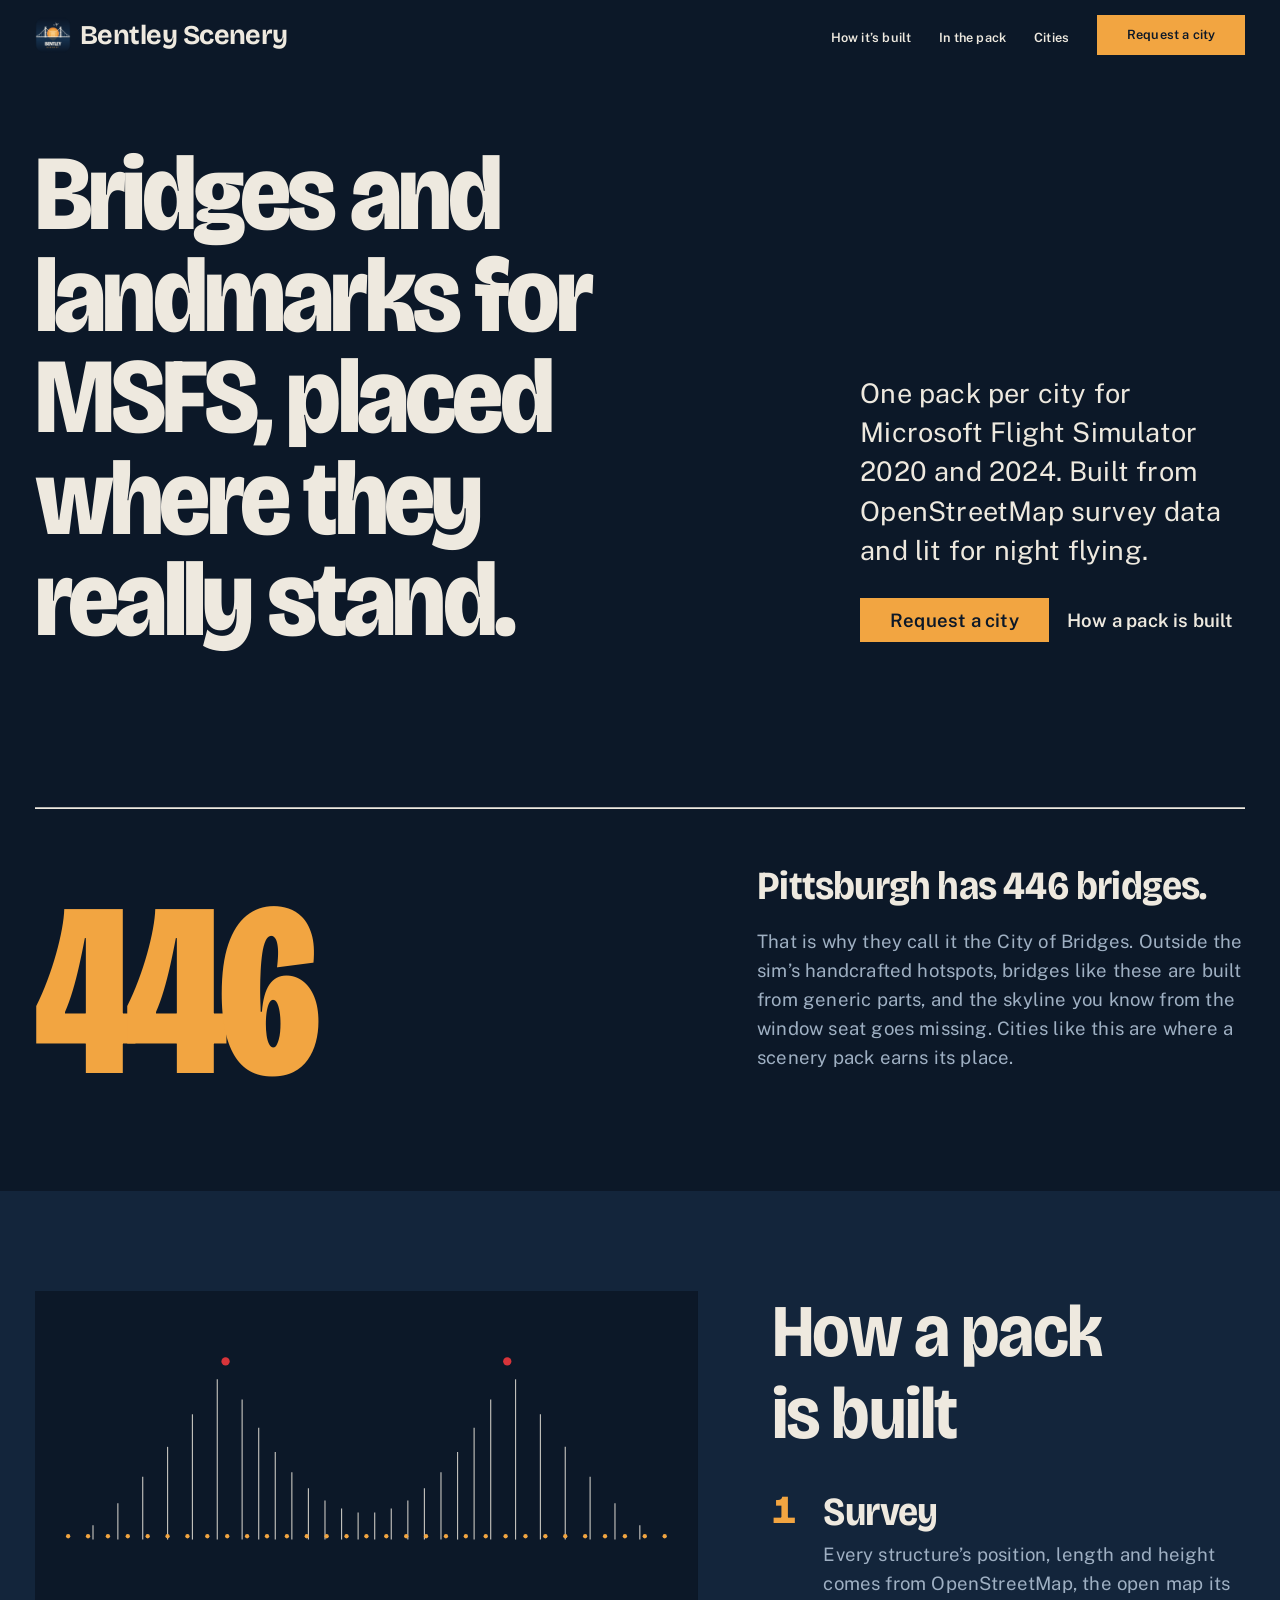
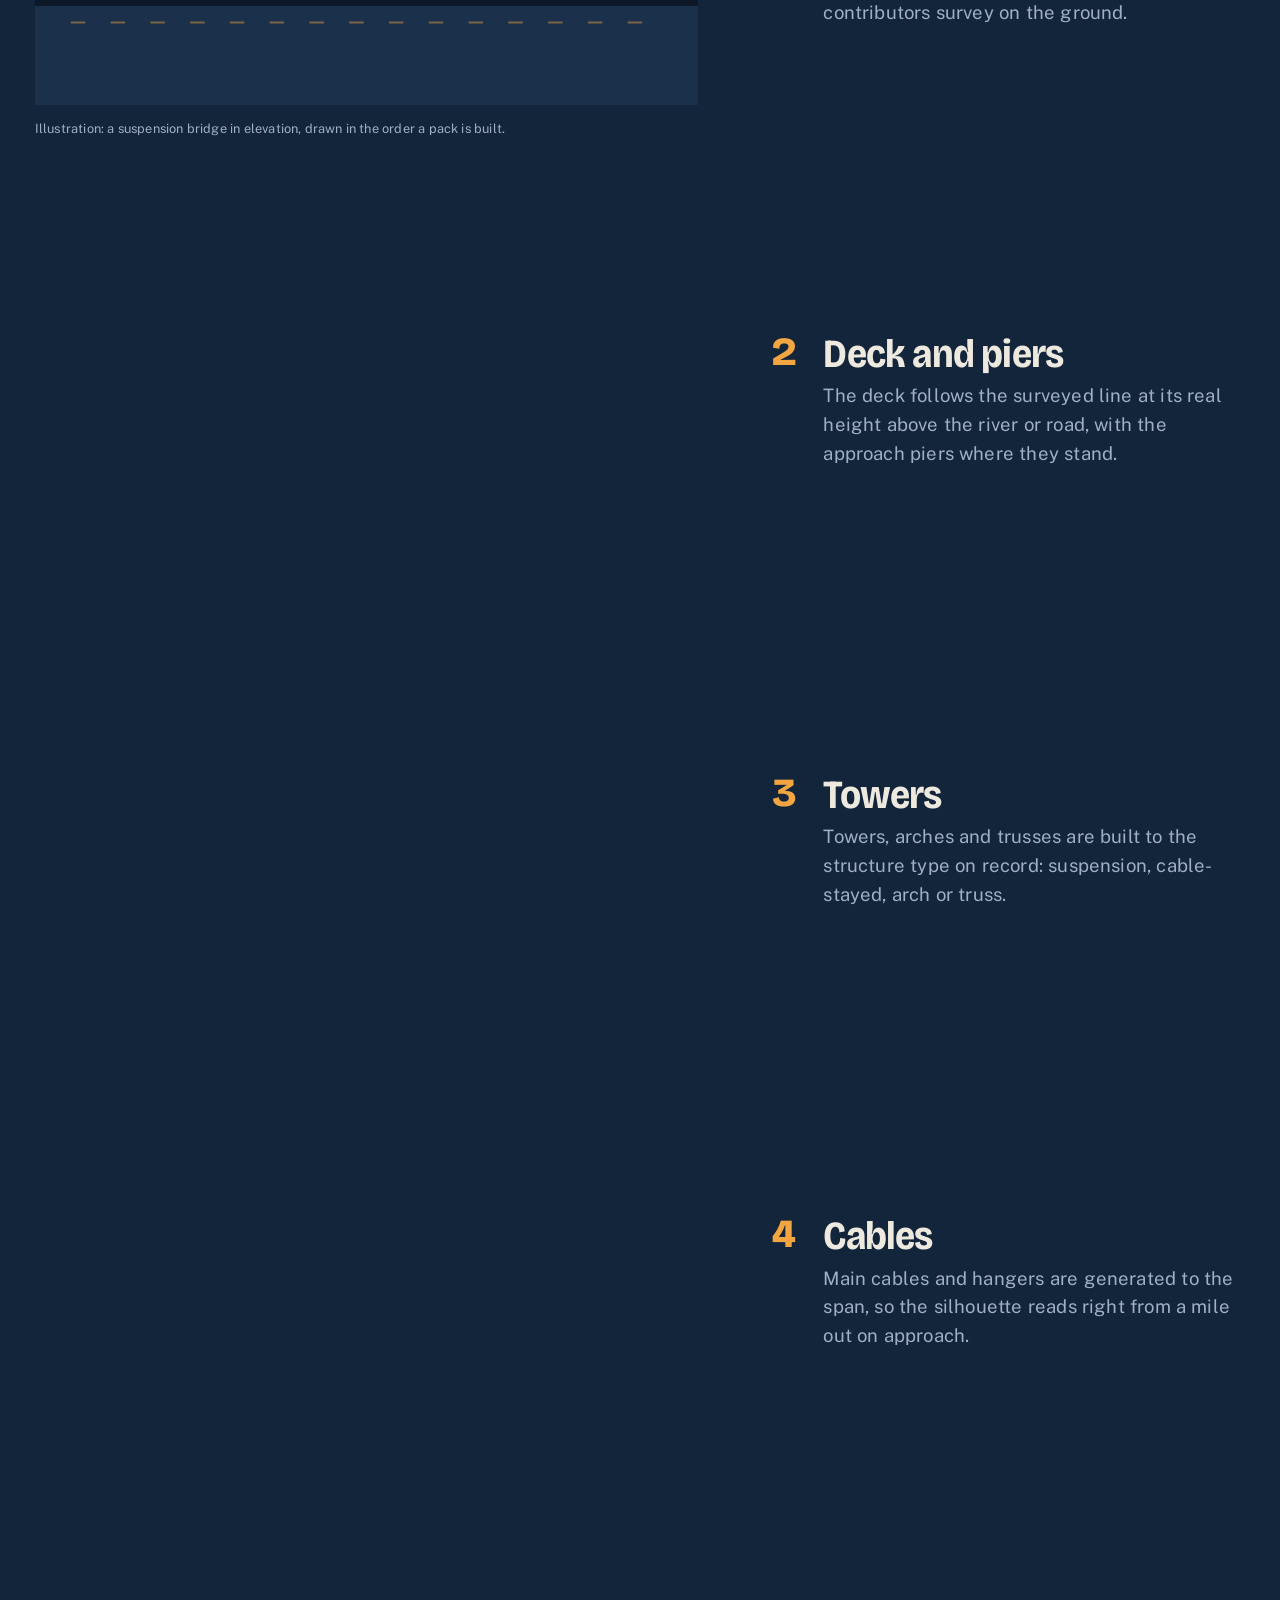
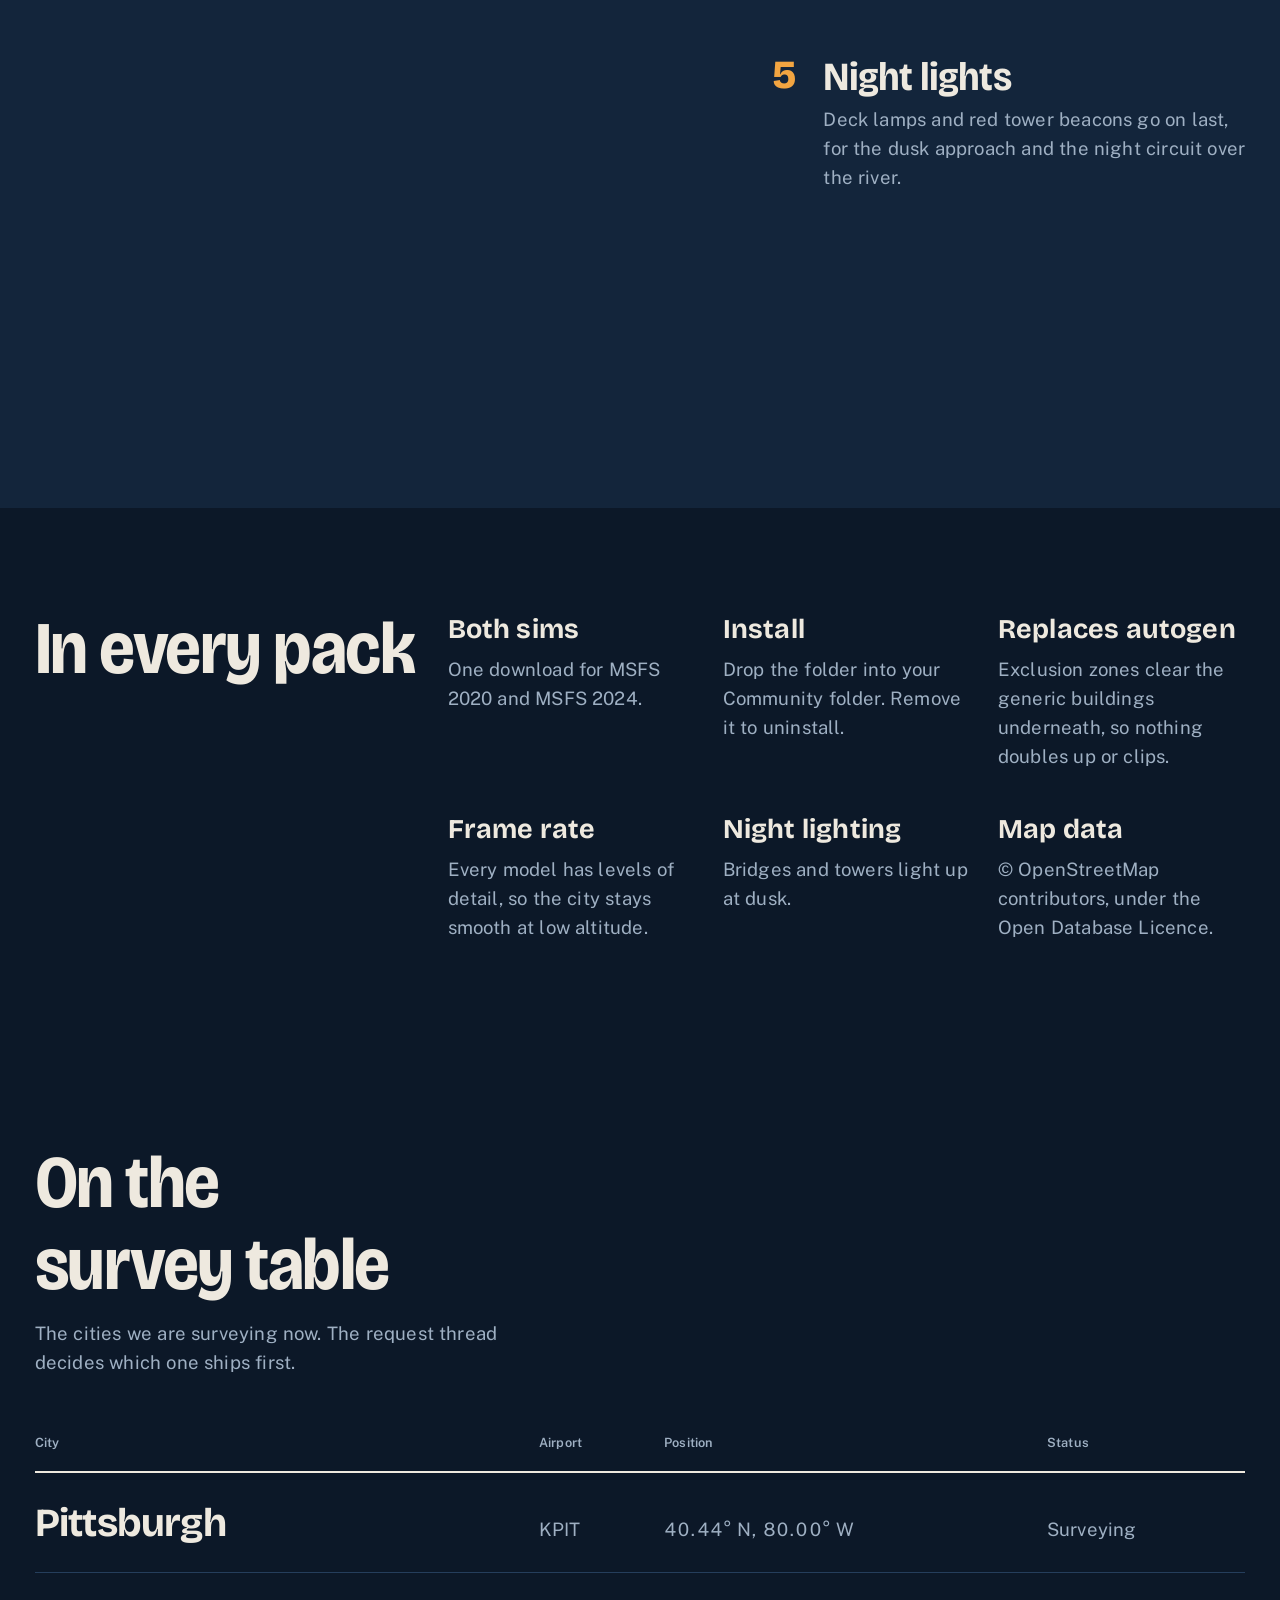
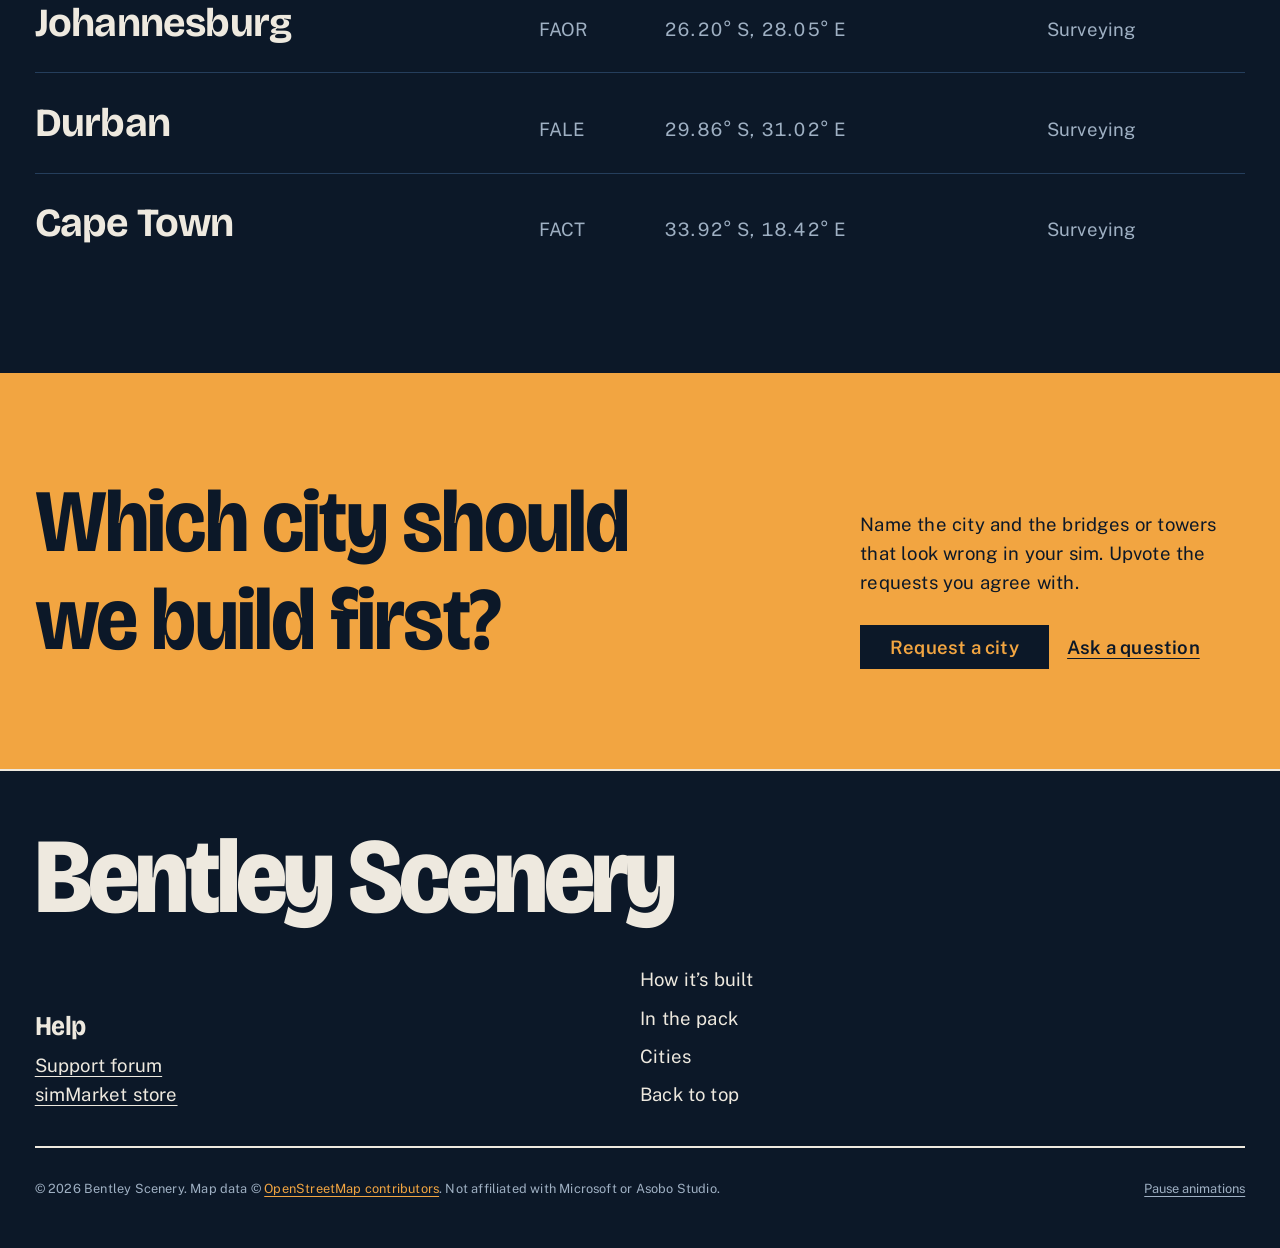
==== commit 75b391b6: "Rebrand to Bentley Scenery (Bentley Studios is the umbrella brand) Co-Authored-By: Claude Opus 5.5 <" ====
--- a/index.html
+++ b/index.html
@@ -3,17 +3,17 @@
 <head>
   <meta charset="utf-8">
   <meta name="viewport" content="width=device-width, initial-scale=1">
-  <title>Bentley Studios: city bridges and landmarks for MSFS</title>
+  <title>Bentley Scenery: city bridges and landmarks for MSFS</title>
   <meta name="description" content="City bridge and landmark packs for Microsoft Flight Simulator 2020 and 2024, placed from OpenStreetMap survey data and lit for night flying.">
-  <link rel="canonical" href="https://duncanbentley.github.io/bentley-studios/">
+  <link rel="canonical" href="https://duncanbentley.github.io/bentley-scenery/">
   <meta property="og:type" content="website">
-  <meta property="og:title" content="Bentley Studios: bridges and landmarks for MSFS">
+  <meta property="og:title" content="Bentley Scenery: bridges and landmarks for MSFS">
   <meta property="og:description" content="City bridge and landmark packs for Microsoft Flight Simulator 2020 and 2024, placed from survey data and lit for night flying.">
-  <meta property="og:url" content="https://duncanbentley.github.io/bentley-studios/">
-  <meta property="og:image" content="https://duncanbentley.github.io/bentley-studios/art/og.png">
+  <meta property="og:url" content="https://duncanbentley.github.io/bentley-scenery/">
+  <meta property="og:image" content="https://duncanbentley.github.io/bentley-scenery/art/og.png">
   <meta property="og:image:width" content="1200">
   <meta property="og:image:height" content="630">
-  <meta property="og:image:alt" content="Bentley Studios wordmark beside a suspension bridge elevation at dusk">
+  <meta property="og:image:alt" content="Bentley Scenery wordmark beside a suspension bridge elevation at dusk">
   <meta name="twitter:card" content="summary_large_image">
   <meta name="theme-color" content="#0c1828">
   <meta name="color-scheme" content="dark">
@@ -32,11 +32,11 @@
   {
     "@context": "https://schema.org",
     "@type": "Organization",
-    "name": "Bentley Studios",
-    "url": "https://duncanbentley.github.io/bentley-studios/",
-    "logo": "https://duncanbentley.github.io/bentley-studios/favicon.png",
+    "name": "Bentley Scenery",
+    "url": "https://duncanbentley.github.io/bentley-scenery/",
+    "logo": "https://duncanbentley.github.io/bentley-scenery/favicon.png",
     "description": "City bridge and landmark scenery packs for Microsoft Flight Simulator 2020 and 2024.",
-    "sameAs": ["https://github.com/DuncanBentley/bentley-studios"]
+    "sameAs": ["https://github.com/DuncanBentley/bentley-scenery"]
   }
   </script>
 </head>
@@ -46,7 +46,7 @@
     <div class="container site-header__inner">
       <a class="site-brand" href="./">
         <img src="favicon.png" alt="" width="40" height="40">
-        <span>Bentley Studios</span>
+        <span>Bentley Scenery</span>
       </a>
       <nav class="site-nav" aria-label="Primary">
         <ul>
@@ -55,7 +55,7 @@
           <li><a class="link-underline" href="#cities">Cities</a></li>
         </ul>
       </nav>
-      <a class="btn site-header__cta" href="https://github.com/DuncanBentley/bentley-studios/discussions/1">Request a city</a>
+      <a class="btn site-header__cta" href="https://github.com/DuncanBentley/bentley-scenery/discussions/1">Request a city</a>
     </div>
   </header>
 
@@ -67,7 +67,7 @@
       <div class="hero__side">
         <p class="lede">One pack per city for Microsoft Flight Simulator 2020 and 2024. Built from OpenStreetMap survey data and lit for night flying.</p>
         <div class="cluster">
-          <a class="btn" href="https://github.com/DuncanBentley/bentley-studios/discussions/1">Request a city</a>
+          <a class="btn" href="https://github.com/DuncanBentley/bentley-scenery/discussions/1">Request a city</a>
           <a class="link-underline hero__more" href="#build">How a pack is built</a>
         </div>
       </div>
@@ -279,8 +279,8 @@
         <div class="ask__side">
           <p>Name the city and the bridges or towers that look wrong in your sim. Upvote the requests you agree with.</p>
           <div class="cluster">
-            <a class="btn ask__btn" href="https://github.com/DuncanBentley/bentley-studios/discussions/1">Request a city</a>
-            <a class="ask__link" href="https://github.com/DuncanBentley/bentley-studios/discussions/categories/q-a">Ask a question</a>
+            <a class="btn ask__btn" href="https://github.com/DuncanBentley/bentley-scenery/discussions/1">Request a city</a>
+            <a class="ask__link" href="https://github.com/DuncanBentley/bentley-scenery/discussions/categories/q-a">Ask a question</a>
           </div>
         </div>
       </div>
@@ -290,11 +290,11 @@
 
   <footer class="site-footer">
     <div class="container site-footer__grid">
-      <p class="site-footer__mark" aria-hidden="true">Bentley Studios</p>
+      <p class="site-footer__mark" aria-hidden="true">Bentley Scenery</p>
       <div class="site-footer__contact">
         <h2 class="h4">Help</h2>
         <address>
-          <a href="https://github.com/DuncanBentley/bentley-studios/discussions/categories/q-a">Support forum</a><br>
+          <a href="https://github.com/DuncanBentley/bentley-scenery/discussions/categories/q-a">Support forum</a><br>
           <a href="https://secure.simmarket.com/">simMarket store</a>
         </address>
       </div>
@@ -307,7 +307,7 @@
         </ul>
       </nav>
       <div class="site-footer__legal small">
-        <p>&copy; 2026 Bentley Studios. Map data &copy; <a href="https://www.openstreetmap.org/copyright">OpenStreetMap contributors</a>. Not affiliated with Microsoft or Asobo Studio.</p>
+        <p>&copy; 2026 Bentley Scenery. Map data &copy; <a href="https://www.openstreetmap.org/copyright">OpenStreetMap contributors</a>. Not affiliated with Microsoft or Asobo Studio.</p>
         <button class="site-footer__motion" type="button" data-motion-toggle>Pause animations</button>
       </div>
     </div>
